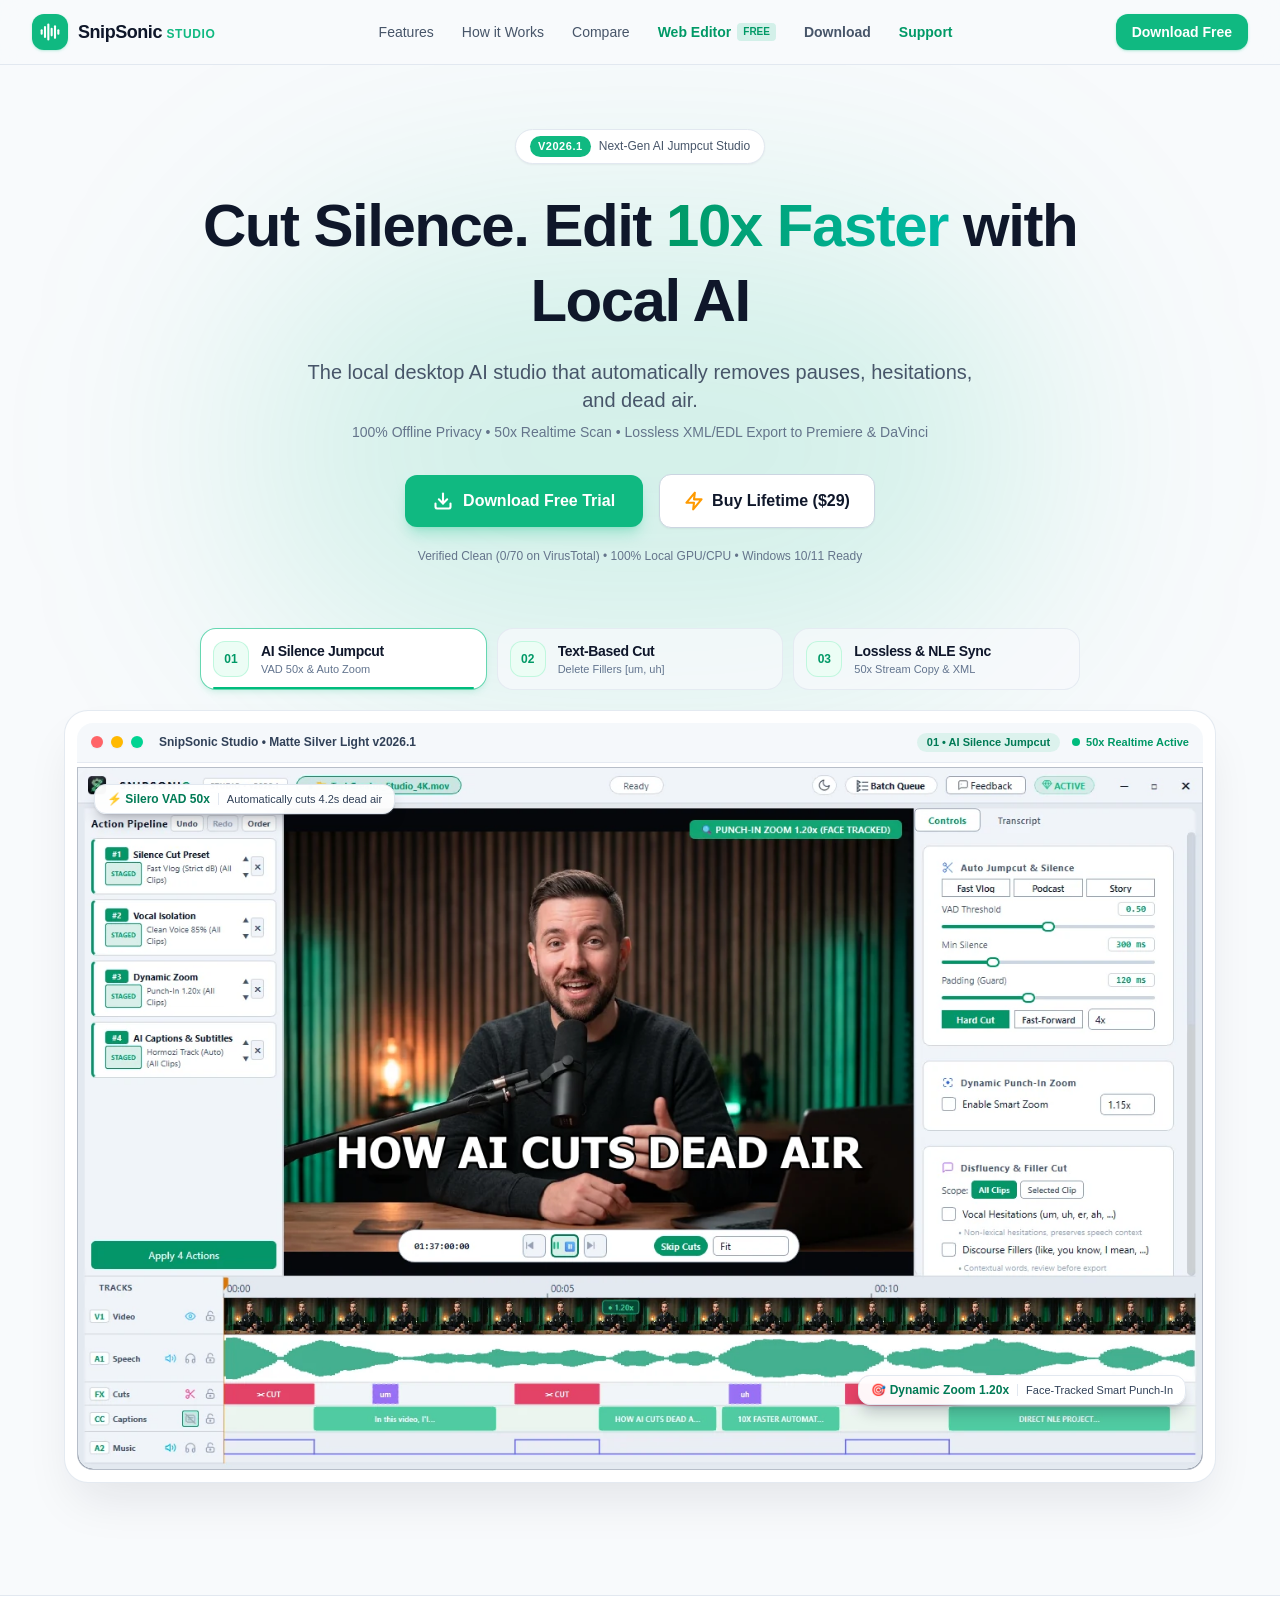
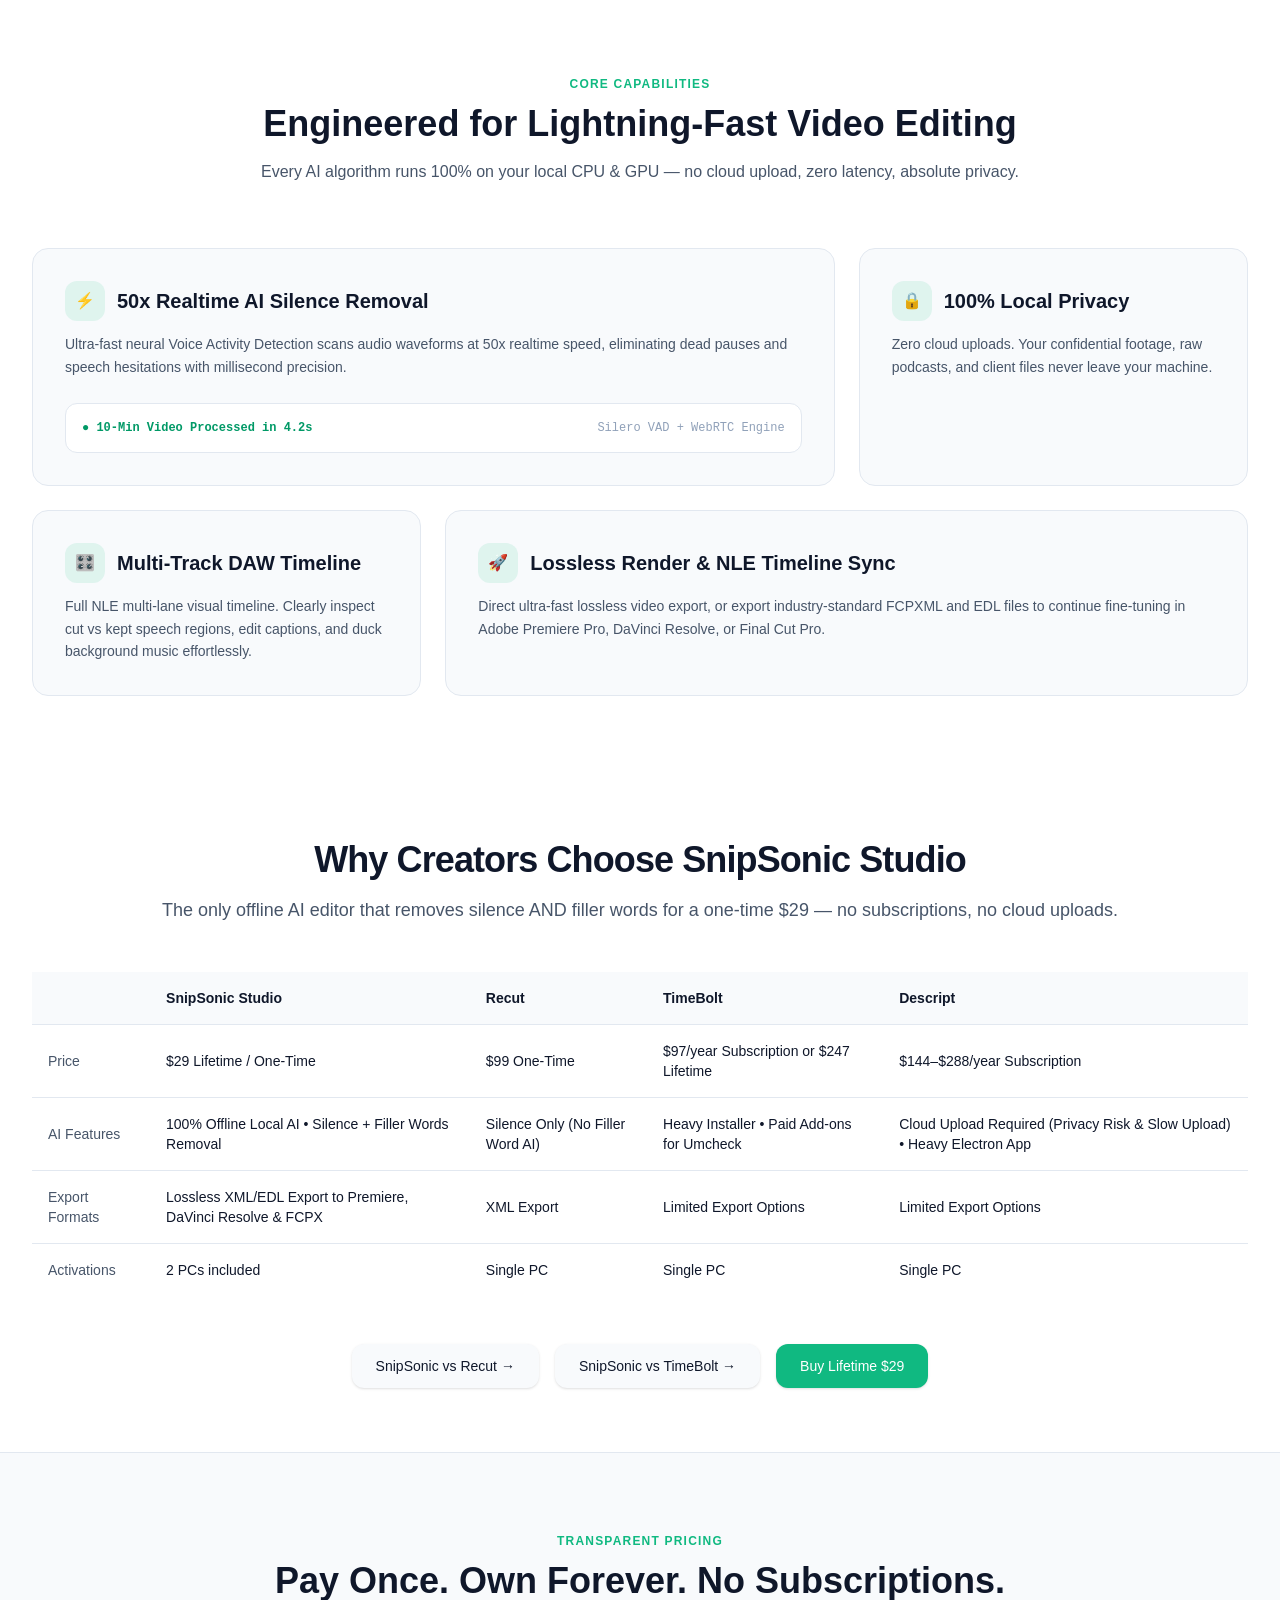
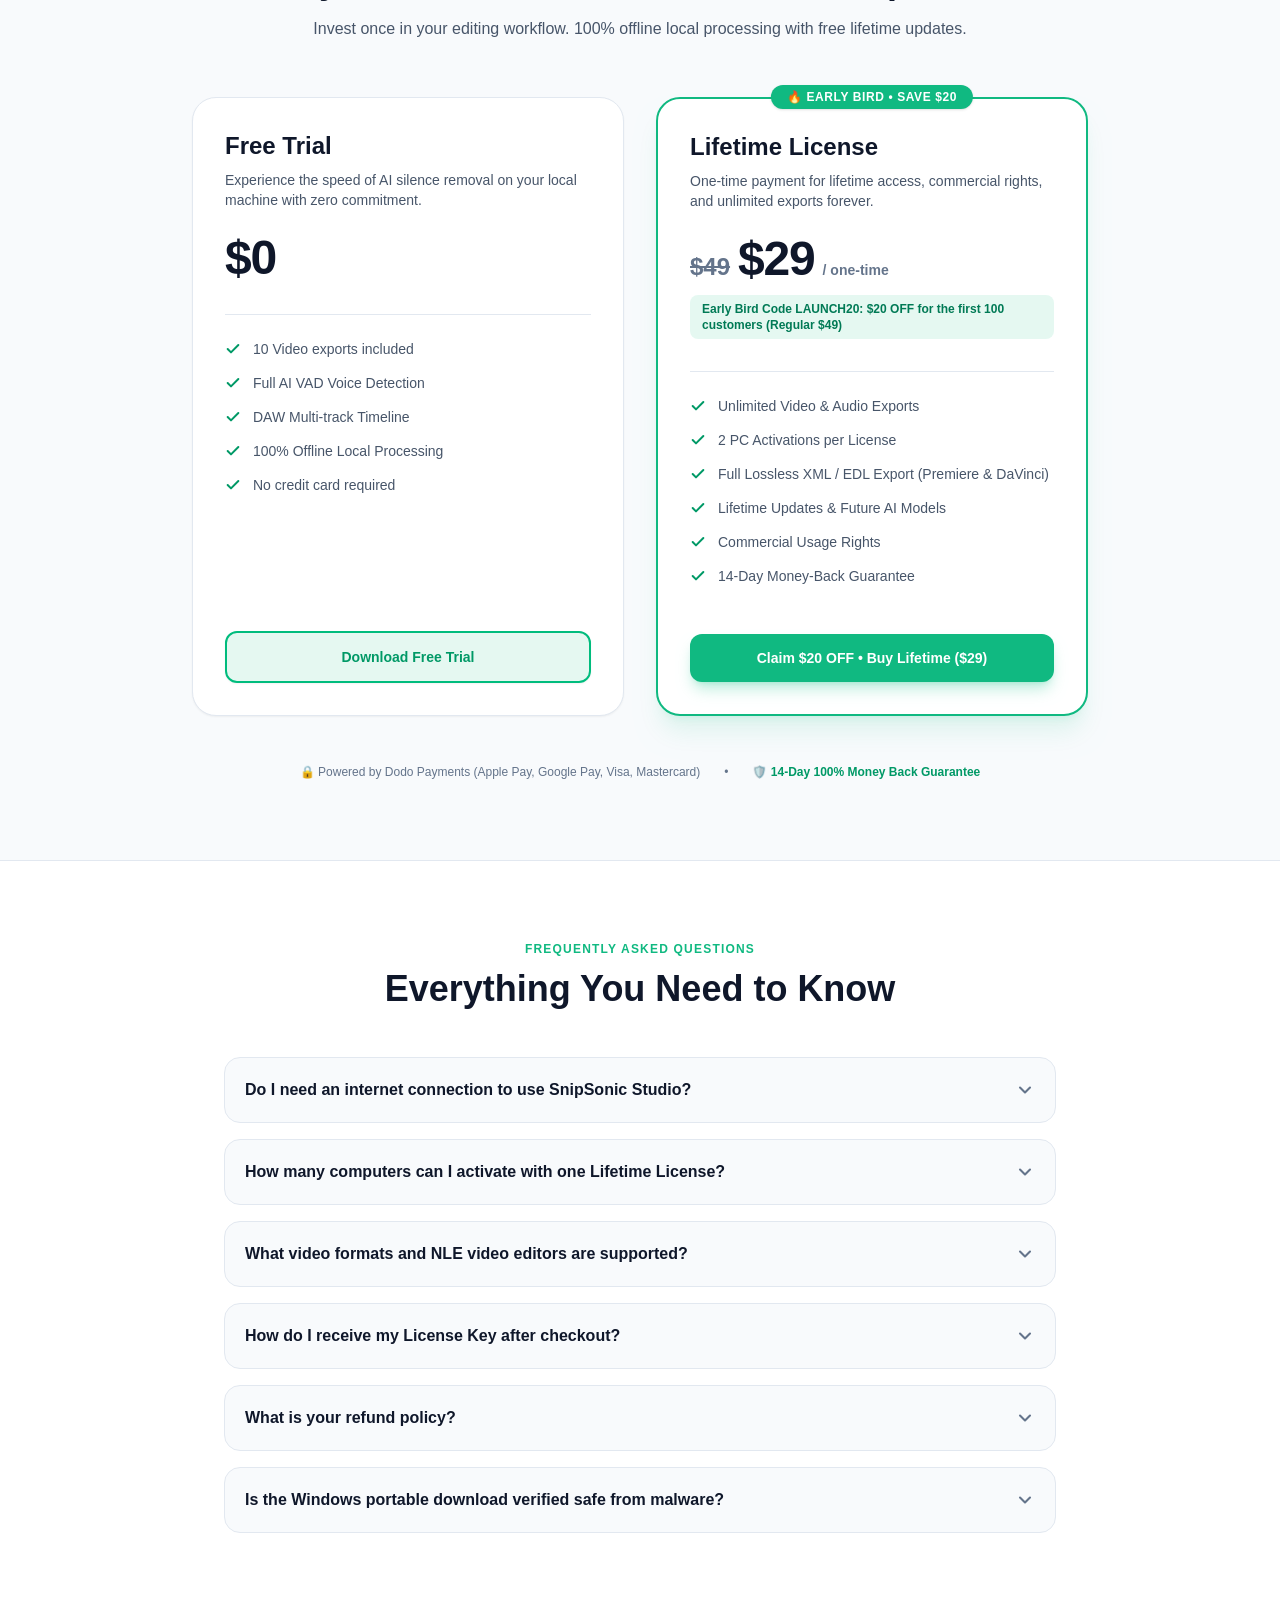
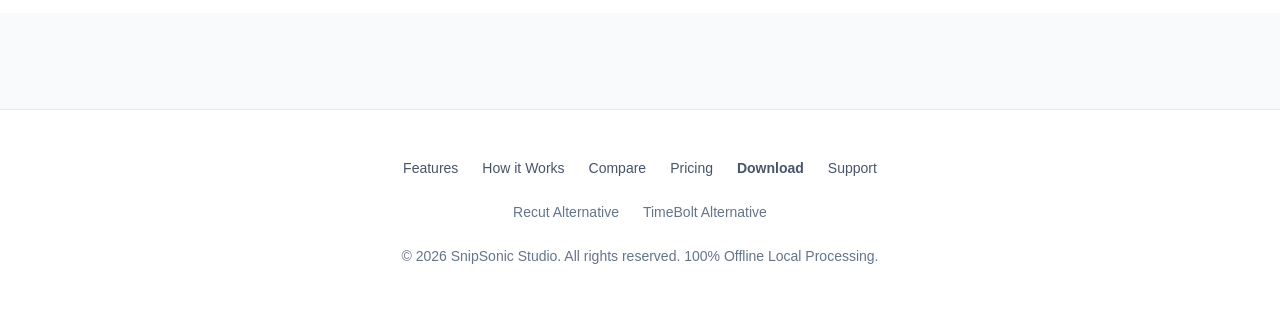
==== index.html @ 6f39794b "feat(editor): deploy SnipSonic Web Lite in-browser silence and filler remover" ====
<!DOCTYPE html><html lang="en"> <head><meta charset="UTF-8"><meta name="viewport" content="width=device-width, initial-scale=1.0"><link rel="icon" type="image/svg+xml" href="/favicon.svg"><meta name="generator" content="Astro v5.18.2"><title>SnipSonic Studio • Cut Silence. Edit 10x Faster with AI</title><meta name="description" content="Next-Gen AI desktop jumpcut editor. 100% offline local processing, ultra-fast silence removal, and lossless export for creators."><meta property="og:title" content="SnipSonic Studio • Cut Silence. Edit 10x Faster with AI"><meta property="og:description" content="Next-Gen AI desktop jumpcut editor. 100% offline local processing, ultra-fast silence removal, and lossless export for creators."><meta property="og:image" content="/assets/media/landing-preview.png"><meta property="og:type" content="website"><!-- Preload Real App Screenshot --><link rel="preload" as="image" href="/assets/media/real-app-frame.png"><link rel="stylesheet" href="/_astro/recut-alternative.BHZOpnm8.css"></head> <body class="min-h-screen bg-[var(--color-surface-base)] text-[var(--color-text-primary)] antialiased"> <!-- Header Navigation --> <header class="sticky top-0 z-50 w-full border-b border-[var(--color-border-subtle)] bg-[rgba(248,250,252,0.88)] backdrop-blur-md"> <div class="mx-auto flex h-16 max-w-7xl items-center justify-between px-4 sm:px-6 lg:px-8"> <!-- Logo --> <a href="/" class="flex items-center gap-2.5 transition hover:opacity-90"> <div class="flex h-9 w-9 items-center justify-center rounded-xl bg-[var(--color-accent-emerald)] shadow-sm shadow-emerald-500/20"> <svg class="h-5 w-5 text-white" viewBox="0 0 24 24" fill="none" stroke="currentColor" stroke-width="2.5" stroke-linecap="round" stroke-linejoin="round"> <path d="M2 10v4"></path> <path d="M6 6v12"></path> <path d="M10 3v18"></path> <path d="M14 8v8"></path> <path d="M18 5v14"></path> <path d="M22 10v4"></path> </svg> </div> <span class="text-lg font-bold tracking-tight text-[var(--color-text-primary)]">
SnipSonic <span class="text-xs font-semibold uppercase tracking-wider text-[var(--color-accent-emerald)]">Studio</span> </span> </a> <!-- Desktop Navigation Links --> <nav class="hidden md:flex items-center gap-7 text-sm font-medium text-[var(--color-text-secondary)]"> <a href="/#features" class="transition hover:text-[var(--color-text-primary)]">Features</a> <a href="/#how-it-works" class="transition hover:text-[var(--color-text-primary)]">How it Works</a> <a href="/#compare" class="transition hover:text-[var(--color-text-primary)]">Compare</a> <a href="/editor" class="flex items-center gap-1.5 text-emerald-600 font-bold transition hover:text-emerald-500"> <span>Web Editor</span> <span class="rounded bg-emerald-500/15 px-1.5 py-0.5 text-[10px] font-bold text-emerald-600">FREE</span> </a> <a href="/download" class="transition hover:text-emerald-600 font-semibold">Download</a> <a href="/support" class="transition hover:text-[var(--color-text-primary)] font-semibold text-emerald-600">Support</a> </nav> <!-- Right Side CTA --> <div class="flex items-center gap-3"> <!-- Download Free CTA --> <a href="/download" class="hidden sm:inline-flex items-center justify-center rounded-xl bg-[var(--color-accent-emerald)] px-4 py-2 text-sm font-semibold text-white shadow-sm shadow-emerald-500/25 transition hover:bg-[var(--color-accent-hover)] active:scale-98">
Download Free
</a> </div> </div> </header> <!-- Main Content --> <main>  <section class="relative overflow-hidden pt-12 pb-20 md:pt-16 md:pb-28"> <!-- Subtle Ambient Glow --> <div class="pointer-events-none absolute left-1/2 top-1/4 -translate-x-1/2 -translate-y-1/2 h-[450px] w-[800px] rounded-full bg-emerald-500/15 blur-[120px]"></div> <div class="relative mx-auto max-w-7xl px-4 text-center sm:px-6 lg:px-8"> <!-- Version Pill --> <div class="inline-flex items-center gap-2 rounded-full border border-[var(--color-border-subtle)] bg-[var(--color-surface-card)] px-3.5 py-1.5 shadow-xs transition hover:border-[var(--color-border-strong)]"> <span class="rounded-full bg-[var(--color-accent-emerald)] px-2 py-0.5 text-[11px] font-bold text-white uppercase tracking-wider"> v2026.1 </span> <span class="text-xs font-medium text-[var(--color-text-secondary)]"> Next-Gen AI Jumpcut Studio </span> </div> <!-- Main Headline --> <h1 class="mt-6 text-4xl font-extrabold tracking-tight text-[var(--color-text-primary)] sm:text-5xl md:text-6xl max-w-4xl mx-auto leading-tight sm:leading-tight"> Cut Silence. Edit  <span class="bg-gradient-to-r from-emerald-600 to-teal-500 bg-clip-text text-transparent"> 10x Faster </span>  with Local AI </h1> <!-- Subtitles --> <p class="mt-5 text-lg sm:text-xl text-[var(--color-text-secondary)] max-w-2xl mx-auto font-normal"> The local desktop AI studio that automatically removes pauses, hesitations, and dead air. </p> <p class="mt-2 text-sm text-[var(--color-text-muted)] max-w-xl mx-auto"> 100% Offline Privacy • 50x Realtime Scan • Lossless XML/EDL Export to Premiere &amp; DaVinci </p> <!-- Action CTA Buttons --> <div class="mt-8 flex flex-col sm:flex-row items-center justify-center gap-4"> <!-- Primary: Download Free Trial --> <a href="/download" class="w-full sm:w-auto inline-flex items-center justify-center gap-2.5 rounded-xl bg-[var(--color-accent-emerald)] px-7 py-3.5 text-base font-bold text-white shadow-lg shadow-emerald-500/25 transition hover:bg-[var(--color-accent-hover)] active:scale-98"> <svg class="h-5 w-5" viewBox="0 0 24 24" fill="none" stroke="currentColor" stroke-width="2.5" stroke-linecap="round" stroke-linejoin="round"> <path d="M21 15v4a2 2 0 0 1-2 2H5a2 2 0 0 1-2-2v-4"></path> <polyline points="7 10 12 15 17 10"></polyline> <line x1="12" y1="15" x2="12" y2="3"></line> </svg> Download Free Trial </a> <!-- Secondary: Buy Lifetime Pro / Pricing --> <a href="#pricing" class="w-full sm:w-auto inline-flex items-center justify-center gap-2 rounded-xl border border-[var(--color-border-strong)] bg-[var(--color-surface-card)] px-6 py-3.5 text-base font-bold text-[var(--color-text-primary)] shadow-xs transition hover:bg-[var(--color-surface-elevated)] hover:border-slate-400 active:scale-98"> <svg class="h-5 w-5 text-amber-500" viewBox="0 0 24 24" fill="none" stroke="currentColor" stroke-width="2.5" stroke-linecap="round" stroke-linejoin="round"> <polygon points="13 2 3 14 12 14 11 22 21 10 12 10 13 2"></polygon> </svg> Buy Lifetime ($29) </a> </div> <!-- Trust Badges Line --> <p class="mt-5 text-xs text-[var(--color-text-muted)] font-medium"> Verified Clean (0/70 on VirusTotal) • 100% Local GPU/CPU • Windows 10/11 Ready </p> <!-- Floating Real Studio App Window Showcase with Interactive Tabs --> <div id="hero-showcase-container" class="mt-12 sm:mt-16 relative mx-auto max-w-6xl"> <!-- Top Segmented Pill Command Bar --> <div class="mb-5 grid grid-cols-1 sm:grid-cols-3 gap-2.5 max-w-4xl mx-auto px-2"> <button type="button" class="showcase-tab-btn group relative flex items-center gap-3 rounded-2xl border p-3 text-left transition-all duration-200 cursor-pointer border-emerald-500/60 bg-white shadow-md shadow-emerald-500/10 active-tab" data-slide-index="0"> <span class="flex h-9 w-9 shrink-0 items-center justify-center rounded-xl bg-emerald-50 text-xs font-black text-emerald-600 border border-emerald-200/60 transition group-hover:scale-105"> 01 </span> <div class="min-w-0 flex-1"> <p class="text-xs sm:text-sm font-bold text-slate-900 truncate tracking-tight"> AI Silence Jumpcut </p> <p class="text-[11px] font-medium text-slate-500 truncate"> VAD 50x &amp; Auto Zoom </p> </div> <!-- Progress Bar Indicator for active slide --> <div class="progress-bar-track absolute bottom-0 left-3 right-3 h-[2.5px] overflow-hidden rounded-full bg-transparent"> <div class="progress-bar-fill h-full bg-emerald-500 transition-all w-full"></div> </div> </button><button type="button" class="showcase-tab-btn group relative flex items-center gap-3 rounded-2xl border p-3 text-left transition-all duration-200 cursor-pointer border-slate-200/80 bg-slate-50/70 hover:bg-white hover:border-slate-300" data-slide-index="1"> <span class="flex h-9 w-9 shrink-0 items-center justify-center rounded-xl bg-emerald-50 text-xs font-black text-emerald-600 border border-emerald-200/60 transition group-hover:scale-105"> 02 </span> <div class="min-w-0 flex-1"> <p class="text-xs sm:text-sm font-bold text-slate-900 truncate tracking-tight"> Text-Based Cut </p> <p class="text-[11px] font-medium text-slate-500 truncate"> Delete Fillers [um, uh] </p> </div> <!-- Progress Bar Indicator for active slide --> <div class="progress-bar-track absolute bottom-0 left-3 right-3 h-[2.5px] overflow-hidden rounded-full bg-transparent"> <div class="progress-bar-fill h-full bg-emerald-500 transition-all w-0"></div> </div> </button><button type="button" class="showcase-tab-btn group relative flex items-center gap-3 rounded-2xl border p-3 text-left transition-all duration-200 cursor-pointer border-slate-200/80 bg-slate-50/70 hover:bg-white hover:border-slate-300" data-slide-index="2"> <span class="flex h-9 w-9 shrink-0 items-center justify-center rounded-xl bg-emerald-50 text-xs font-black text-emerald-600 border border-emerald-200/60 transition group-hover:scale-105"> 03 </span> <div class="min-w-0 flex-1"> <p class="text-xs sm:text-sm font-bold text-slate-900 truncate tracking-tight"> Lossless &amp; NLE Sync </p> <p class="text-[11px] font-medium text-slate-500 truncate"> 50x Stream Copy &amp; XML </p> </div> <!-- Progress Bar Indicator for active slide --> <div class="progress-bar-track absolute bottom-0 left-3 right-3 h-[2.5px] overflow-hidden rounded-full bg-transparent"> <div class="progress-bar-fill h-full bg-emerald-500 transition-all w-0"></div> </div> </button> </div> <!-- App Window Mockup Frame with Floating Callouts --> <div class="group relative rounded-3xl border border-slate-200/90 bg-white p-2 sm:p-3 shadow-2xl shadow-slate-900/10"> <!-- Window Chrome / Titlebar --> <div class="flex items-center justify-between border-b border-slate-200/80 px-3.5 py-2.5 bg-slate-100/70 rounded-t-2xl mb-1 text-xs text-slate-500"> <div class="flex items-center gap-2"> <span class="h-3 w-3 rounded-full bg-red-400 inline-block shadow-xs"></span> <span class="h-3 w-3 rounded-full bg-amber-400 inline-block shadow-xs"></span> <span class="h-3 w-3 rounded-full bg-emerald-400 inline-block shadow-xs"></span> <span class="ml-2 font-semibold text-slate-700">SnipSonic Studio • Matte Silver Light v2026.1</span> </div> <div class="flex items-center gap-3"> <span id="current-slide-badge" class="hidden sm:inline-block px-2.5 py-0.5 rounded-full bg-emerald-500/10 text-emerald-700 font-semibold text-[11px]">
01 • AI Silence Jumpcut
</span> <span class="text-[11px] font-bold text-emerald-600 flex items-center gap-1.5"> <span class="h-2 w-2 rounded-full bg-emerald-500 animate-pulse"></span>
50x Realtime Active
</span> </div> </div> <!-- Stack of 3 App Window Screenshots --> <div class="relative overflow-hidden rounded-b-2xl border border-slate-200/80 bg-slate-900 aspect-[1360/850]"> <img src="/assets/media/hero-slide-1-vad.webp" alt="SnipSonic Studio - AI Silence Jumpcut &#38; Audio Controls" class="showcase-slide-img absolute inset-0 h-full w-full object-cover transition-all duration-300 ease-out opacity-100 scale-100 z-10" data-slide-index="0" loading="eager" decoding="sync"><img src="/assets/media/hero-slide-2-transcript.webp" alt="SnipSonic Studio - Text-Based Video Editing with Whisper Transcript" class="showcase-slide-img absolute inset-0 h-full w-full object-cover transition-all duration-300 ease-out opacity-0 scale-[0.99] pointer-events-none z-0" data-slide-index="1" loading="lazy" decoding="async"><img src="/assets/media/hero-slide-3-export.webp" alt="SnipSonic Studio - Lossless Render &#38; Premiere XML Export" class="showcase-slide-img absolute inset-0 h-full w-full object-cover transition-all duration-300 ease-out opacity-0 scale-[0.99] pointer-events-none z-0" data-slide-index="2" loading="lazy" decoding="async"> <!-- Dynamic Floating Callouts (Overlaid on the app window) --> <div id="callout-top-pill" class="absolute top-4 left-4 z-20 hidden sm:flex items-center gap-2 rounded-xl bg-white/95 px-3 py-1.5 shadow-lg shadow-slate-950/20 backdrop-blur-md border border-slate-200 transition-all duration-300"> <span class="font-bold text-xs text-emerald-700">⚡ Silero VAD 50x</span> <span class="h-3 w-px bg-slate-200"></span> <span class="text-[11px] font-medium text-slate-700">Automatically cuts 4.2s dead air</span> </div> <div id="callout-bottom-pill" class="absolute bottom-16 right-4 z-20 hidden md:flex items-center gap-2 rounded-xl bg-white/95 px-3 py-1.5 shadow-lg shadow-slate-950/20 backdrop-blur-md border border-slate-200 transition-all duration-300"> <span class="font-bold text-xs text-emerald-700">🎯 Dynamic Zoom 1.20x</span> <span class="h-3 w-px bg-slate-200"></span> <span class="text-[11px] font-medium text-slate-700">Face-Tracked Smart Punch-In</span> </div> </div> </div> </div> <script>(function(){const slides = [{"id":0,"tabNum":"01","tabTitle":"AI Silence Jumpcut","tabDesc":"VAD 50x & Auto Zoom","imgSrc":"/assets/media/hero-slide-1-vad.webp","alt":"SnipSonic Studio - AI Silence Jumpcut & Audio Controls","calloutTop":{"badge":"⚡ Silero VAD 50x","text":"Automatically cuts 4.2s dead air"},"calloutBottom":{"badge":"🎯 Dynamic Zoom 1.20x","text":"Face-Tracked Smart Punch-In"}},{"id":1,"tabNum":"02","tabTitle":"Text-Based Cut","tabDesc":"Delete Fillers [um, uh]","imgSrc":"/assets/media/hero-slide-2-transcript.webp","alt":"SnipSonic Studio - Text-Based Video Editing with Whisper Transcript","calloutTop":{"badge":"✂️ Text-Based Editing","text":"Cut hesitation words like editing text"},"calloutBottom":{"badge":"⏱️ Timeline Sync","text":"Real-time sync between text & video"}},{"id":2,"tabNum":"03","tabTitle":"Lossless & NLE Sync","tabDesc":"50x Stream Copy & XML","imgSrc":"/assets/media/hero-slide-3-export.webp","alt":"SnipSonic Studio - Lossless Render & Premiere XML Export","calloutTop":{"badge":"🚀 Lossless Stream Copy","text":"4K 60fps zero re-encoding (50x speed)"},"calloutBottom":{"badge":"🎬 NLE Project Handoff","text":"Export Premiere XML & DaVinci FCPXML"}}];

  (function () {
    const container = document.getElementById("hero-showcase-container");
    if (!container) return;

    const tabBtns = container.querySelectorAll(".showcase-tab-btn");
    const slideImgs = container.querySelectorAll(".showcase-slide-img");
    const badge = document.getElementById("current-slide-badge");
    const topPill = document.getElementById("callout-top-pill");
    const botPill = document.getElementById("callout-bottom-pill");

    let currentIndex = 0;
    let timer = null;
    let isPaused = false;
    const DURATION = 6000;

    function activateSlide(index) {
      currentIndex = index;
      const s = slides[index];

      // Update tabs
      tabBtns.forEach((btn, idx) => {
        const fill = btn.querySelector(".progress-bar-fill");
        if (idx === index) {
          btn.classList.add("border-emerald-500/60", "bg-white", "shadow-md", "shadow-emerald-500/10", "active-tab");
          btn.classList.remove("border-slate-200/80", "bg-slate-50/70");
          if (fill) fill.classList.replace("w-0", "w-full");
        } else {
          btn.classList.remove("border-emerald-500/60", "bg-white", "shadow-md", "shadow-emerald-500/10", "active-tab");
          btn.classList.add("border-slate-200/80", "bg-slate-50/70");
          if (fill) fill.classList.replace("w-full", "w-0");
        }
      });

      // Update images
      slideImgs.forEach((img, idx) => {
        if (idx === index) {
          img.classList.remove("opacity-0", "scale-[0.99]", "pointer-events-none", "z-0");
          img.classList.add("opacity-100", "scale-100", "z-10");
        } else {
          img.classList.remove("opacity-100", "scale-100", "z-10");
          img.classList.add("opacity-0", "scale-[0.99]", "pointer-events-none", "z-0");
        }
      });

      // Update titlebar badge
      if (badge) {
        badge.textContent = `${s.tabNum} • ${s.tabTitle}`;
      }

      // Update callouts
      if (topPill && s.calloutTop) {
        topPill.innerHTML = `
          <span class="font-bold text-xs text-emerald-700">${s.calloutTop.badge}</span>
          <span class="h-3 w-px bg-slate-200"></span>
          <span class="text-[11px] font-medium text-slate-700">${s.calloutTop.text}</span>
        `;
      }
      if (botPill && s.calloutBottom) {
        botPill.innerHTML = `
          <span class="font-bold text-xs text-emerald-700">${s.calloutBottom.badge}</span>
          <span class="h-3 w-px bg-slate-200"></span>
          <span class="text-[11px] font-medium text-slate-700">${s.calloutBottom.text}</span>
        `;
      }
    }

    function nextSlide() {
      if (!isPaused) {
        const next = (currentIndex + 1) % slides.length;
        activateSlide(next);
      }
    }

    function startTimer() {
      clearInterval(timer);
      timer = setInterval(nextSlide, DURATION);
    }

    // Tab button click
    tabBtns.forEach((btn) => {
      btn.addEventListener("click", () => {
        const idx = parseInt(btn.getAttribute("data-slide-index") || "0", 10);
        activateSlide(idx);
        startTimer();
      });
    });

    // Pause on hover
    container.addEventListener("mouseenter", () => { isPaused = true; });
    container.addEventListener("mouseleave", () => { isPaused = false; });

    // Keyboard navigation (ArrowLeft / ArrowRight)
    window.addEventListener("keydown", (e) => {
      if (e.key === "ArrowRight") {
        activateSlide((currentIndex + 1) % slides.length);
        startTimer();
      } else if (e.key === "ArrowLeft") {
        activateSlide((currentIndex - 1 + slides.length) % slides.length);
        startTimer();
      }
    });

    // Start auto loop
    startTimer();
  })();
})();</script> </div> </section> <section id="features" class="py-20 border-t border-[var(--color-border-subtle)] bg-[var(--color-surface-card)]"> <div class="mx-auto max-w-7xl px-4 sm:px-6 lg:px-8"> <div class="text-center max-w-3xl mx-auto"> <h2 class="text-xs font-bold tracking-widest text-[var(--color-accent-emerald)] uppercase"> CORE CAPABILITIES </h2> <p class="mt-3 text-3xl sm:text-4xl font-extrabold text-[var(--color-text-primary)]"> Engineered for Lightning-Fast Video Editing </p> <p class="mt-4 text-base text-[var(--color-text-secondary)]"> Every AI algorithm runs 100% on your local CPU &amp; GPU — no cloud upload, zero latency, absolute privacy. </p> </div> <!-- Bento Grid Layout --> <div class="mt-16 grid grid-cols-1 md:grid-cols-3 gap-6"> <!-- Bento Item 1: VAD Silence Cutting (Span 2) --> <div class="md:col-span-2 rounded-2xl border border-[var(--color-border-subtle)] bg-[var(--color-surface-base)] p-8 transition hover:border-[var(--color-border-strong)]"> <div class="flex items-center gap-3"> <div class="flex h-10 w-10 items-center justify-center rounded-xl bg-emerald-500/10 text-emerald-600 font-bold">
⚡
</div> <h3 class="text-xl font-bold text-[var(--color-text-primary)]"> 50x Realtime AI Silence Removal </h3> </div> <p class="mt-3 text-sm text-[var(--color-text-secondary)] leading-relaxed"> Ultra-fast neural Voice Activity Detection scans audio waveforms at 50x realtime speed, eliminating dead pauses and speech hesitations with millisecond precision. </p> <div class="mt-6 rounded-xl border border-[var(--color-border-subtle)] bg-white p-4 font-mono text-xs text-[var(--color-text-secondary)] flex items-center justify-between"> <span class="text-emerald-600 font-semibold">● 10-Min Video Processed in 4.2s</span> <span class="text-slate-400">Silero VAD + WebRTC Engine</span> </div> </div> <!-- Bento Item 2: 100% Offline Privacy (Span 1) --> <div class="rounded-2xl border border-[var(--color-border-subtle)] bg-[var(--color-surface-base)] p-8 transition hover:border-[var(--color-border-strong)]"> <div class="flex items-center gap-3"> <div class="flex h-10 w-10 items-center justify-center rounded-xl bg-emerald-500/10 text-emerald-600 font-bold">
🔒
</div> <h3 class="text-xl font-bold text-[var(--color-text-primary)]"> 100% Local Privacy </h3> </div> <p class="mt-3 text-sm text-[var(--color-text-secondary)] leading-relaxed"> Zero cloud uploads. Your confidential footage, raw podcasts, and client files never leave your machine. </p> </div> <!-- Bento Item 3: Multi-Track DAW Timeline (Span 1) --> <div class="rounded-2xl border border-[var(--color-border-subtle)] bg-[var(--color-surface-base)] p-8 transition hover:border-[var(--color-border-strong)]"> <div class="flex items-center gap-3"> <div class="flex h-10 w-10 items-center justify-center rounded-xl bg-emerald-500/10 text-emerald-600 font-bold">
🎛️
</div> <h3 class="text-xl font-bold text-[var(--color-text-primary)]"> Multi-Track DAW Timeline </h3> </div> <p class="mt-3 text-sm text-[var(--color-text-secondary)] leading-relaxed"> Full NLE multi-lane visual timeline. Clearly inspect cut vs kept speech regions, edit captions, and duck background music effortlessly. </p> </div> <!-- Bento Item 4: Lossless XML/EDL Export (Span 2) --> <div class="md:col-span-2 rounded-2xl border border-[var(--color-border-subtle)] bg-[var(--color-surface-base)] p-8 transition hover:border-[var(--color-border-strong)]"> <div class="flex items-center gap-3"> <div class="flex h-10 w-10 items-center justify-center rounded-xl bg-emerald-500/10 text-emerald-600 font-bold">
🚀
</div> <h3 class="text-xl font-bold text-[var(--color-text-primary)]"> Lossless Render &amp; NLE Timeline Sync </h3> </div> <p class="mt-3 text-sm text-[var(--color-text-secondary)] leading-relaxed"> Direct ultra-fast lossless video export, or export industry-standard FCPXML and EDL files to continue fine-tuning in Adobe Premiere Pro, DaVinci Resolve, or Final Cut Pro. </p> </div> </div> </div> </section> <section id="compare" class="py-16 bg-[var(--color-surface-card)]"> <div class="mx-auto max-w-7xl px-4 sm:px-6 lg:px-8"> <div class="text-center mb-12"> <h2 class="text-3xl font-bold tracking-tight text-[var(--color-text-primary)] sm:text-4xl"> Why Creators Choose SnipSonic Studio </h2> <p class="mt-4 text-lg text-[var(--color-text-secondary)]"> The only offline AI editor that removes silence AND filler words for a one-time $29 — no subscriptions, no cloud uploads. </p> </div> <div class="overflow-x-auto"> <table class="w-full border-collapse"> <thead> <tr class="bg-[var(--color-surface-base)]"> <th class="p-4 text-left text-sm font-semibold text-[var(--color-text-secondary)]"></th> <th class="p-4 text-left text-sm font-semibold text-[var(--color-text-primary)]">SnipSonic Studio</th> <th class="p-4 text-left text-sm font-semibold text-[var(--color-text-primary)]">Recut</th> <th class="p-4 text-left text-sm font-semibold text-[var(--color-text-primary)]">TimeBolt</th> <th class="p-4 text-left text-sm font-semibold text-[var(--color-text-primary)]">Descript</th> </tr> </thead> <tbody> <tr class="border-t border-[var(--color-border-subtle)]"> <td class="p-4 text-sm font-medium text-[var(--color-text-secondary)]">Price</td> <td class="p-4 text-sm text-[var(--color-text-primary)]">$29 Lifetime / One-Time</td> <td class="p-4 text-sm text-[var(--color-text-primary)]">$99 One-Time</td> <td class="p-4 text-sm text-[var(--color-text-primary)]">$97/year Subscription or $247 Lifetime</td> <td class="p-4 text-sm text-[var(--color-text-primary)]">$144–$288/year Subscription</td> </tr> <tr class="border-t border-[var(--color-border-subtle)]"> <td class="p-4 text-sm font-medium text-[var(--color-text-secondary)]">AI Features</td> <td class="p-4 text-sm text-[var(--color-text-primary)]">100% Offline Local AI • Silence + Filler Words Removal</td> <td class="p-4 text-sm text-[var(--color-text-primary)]">Silence Only (No Filler Word AI)</td> <td class="p-4 text-sm text-[var(--color-text-primary)]">Heavy Installer • Paid Add-ons for Umcheck</td> <td class="p-4 text-sm text-[var(--color-text-primary)]">Cloud Upload Required (Privacy Risk & Slow Upload) • Heavy Electron App</td> </tr> <tr class="border-t border-[var(--color-border-subtle)]"> <td class="p-4 text-sm font-medium text-[var(--color-text-secondary)]">Export Formats</td> <td class="p-4 text-sm text-[var(--color-text-primary)]">Lossless XML/EDL Export to Premiere, DaVinci Resolve & FCPX</td> <td class="p-4 text-sm text-[var(--color-text-primary)]">XML Export</td> <td class="p-4 text-sm text-[var(--color-text-primary)]">Limited Export Options</td> <td class="p-4 text-sm text-[var(--color-text-primary)]">Limited Export Options</td> </tr> <tr class="border-t border-[var(--color-border-subtle)]"> <td class="p-4 text-sm font-medium text-[var(--color-text-secondary)]">Activations</td> <td class="p-4 text-sm text-[var(--color-text-primary)]">2 PCs included</td> <td class="p-4 text-sm text-[var(--color-text-primary)]">Single PC</td> <td class="p-4 text-sm text-[var(--color-text-primary)]">Single PC</td> <td class="p-4 text-sm text-[var(--color-text-primary)]">Single PC</td> </tr> </tbody> </table> </div> <div class="mt-12 flex flex-col sm:flex-row justify-center gap-4"> <a href="/compare/recut-alternative" class="inline-flex items-center justify-center rounded-xl bg-[var(--color-surface-base)] px-6 py-3 text-sm font-medium text-[var(--color-text-primary)] shadow-sm transition hover:bg-[var(--color-surface-hover)]"> SnipSonic vs Recut → </a> <a href="/compare/timebolt-alternative" class="inline-flex items-center justify-center rounded-xl bg-[var(--color-surface-base)] px-6 py-3 text-sm font-medium text-[var(--color-text-primary)] shadow-sm transition hover:bg-[var(--color-surface-hover)]"> SnipSonic vs TimeBolt → </a> <a href="https://checkout.dodopayments.com/buy/pdt_0NrELb9Xh9IORABrGGF7P?quantity=1&discount=LAUNCH20" class="dodopayments-button inline-flex items-center justify-center rounded-xl bg-[var(--color-accent-emerald)] px-6 py-3 text-sm font-medium text-white shadow-sm transition hover:bg-[var(--color-accent-hover)]"> Buy Lifetime $29 </a> </div> </div> </section> <section id="pricing" class="py-20 border-t border-[var(--color-border-subtle)] bg-[var(--color-surface-base)]"> <div class="mx-auto max-w-7xl px-4 sm:px-6 lg:px-8"> <div class="text-center max-w-3xl mx-auto"> <h2 class="text-xs font-bold tracking-widest text-[var(--color-accent-emerald)] uppercase">
TRANSPARENT PRICING
</h2> <p class="mt-3 text-3xl sm:text-4xl font-extrabold text-[var(--color-text-primary)]">
Pay Once. Own Forever. No Subscriptions.
</p> <p class="mt-4 text-base text-[var(--color-text-secondary)]">
Invest once in your editing workflow. 100% offline local processing with free lifetime updates.
</p> </div> <!-- Pricing Cards Grid --> <div class="mt-14 grid grid-cols-1 md:grid-cols-2 gap-8 max-w-4xl mx-auto items-stretch"> <div class="relative rounded-3xl p-8 flex flex-col justify-between transition-all duration-300 border border-[var(--color-border-subtle)] bg-[var(--color-surface-card)] shadow-xs hover:border-[var(--color-border-strong)]">  <div> <!-- Tier Header --> <div class="flex items-center justify-between"> <h3 class="text-2xl font-bold text-[var(--color-text-primary)]">Free Trial</h3> </div> <p class="mt-2 text-sm text-[var(--color-text-secondary)]">Experience the speed of AI silence removal on your local machine with zero commitment.</p> <!-- Price --> <div class="mt-6 flex items-baseline gap-2">  <span class="text-5xl font-extrabold tracking-tight text-[var(--color-text-primary)]">
$0 </span> <span class="text-sm font-semibold text-[var(--color-text-muted)]">  </span> </div>  <!-- Features List --> <ul class="mt-8 space-y-3.5 border-t border-[var(--color-border-subtle)] pt-6 text-sm text-[var(--color-text-secondary)]"> <li class="flex items-center gap-3"> <svg class="h-4 w-4 shrink-0 text-emerald-600" viewBox="0 0 24 24" fill="none" stroke="currentColor" stroke-width="3" stroke-linecap="round" stroke-linejoin="round"> <polyline points="20 6 9 17 4 12"></polyline> </svg> <span>10 Video exports included</span> </li><li class="flex items-center gap-3"> <svg class="h-4 w-4 shrink-0 text-emerald-600" viewBox="0 0 24 24" fill="none" stroke="currentColor" stroke-width="3" stroke-linecap="round" stroke-linejoin="round"> <polyline points="20 6 9 17 4 12"></polyline> </svg> <span>Full AI VAD Voice Detection</span> </li><li class="flex items-center gap-3"> <svg class="h-4 w-4 shrink-0 text-emerald-600" viewBox="0 0 24 24" fill="none" stroke="currentColor" stroke-width="3" stroke-linecap="round" stroke-linejoin="round"> <polyline points="20 6 9 17 4 12"></polyline> </svg> <span>DAW Multi-track Timeline</span> </li><li class="flex items-center gap-3"> <svg class="h-4 w-4 shrink-0 text-emerald-600" viewBox="0 0 24 24" fill="none" stroke="currentColor" stroke-width="3" stroke-linecap="round" stroke-linejoin="round"> <polyline points="20 6 9 17 4 12"></polyline> </svg> <span>100% Offline Local Processing</span> </li><li class="flex items-center gap-3"> <svg class="h-4 w-4 shrink-0 text-emerald-600" viewBox="0 0 24 24" fill="none" stroke="currentColor" stroke-width="3" stroke-linecap="round" stroke-linejoin="round"> <polyline points="20 6 9 17 4 12"></polyline> </svg> <span>No credit card required</span> </li> </ul> </div> <!-- CTA Button --> <div class="mt-8 pt-4"> <a href="/download" class="w-full inline-flex items-center justify-center rounded-xl border-2 border-emerald-500 bg-emerald-500/10 py-3.5 text-sm font-bold text-emerald-600 shadow-xs transition hover:bg-emerald-500 hover:text-white"> Download Free Trial </a> </div> </div><div class="relative rounded-3xl p-8 flex flex-col justify-between transition-all duration-300 border-2 border-[var(--color-accent-emerald)] bg-[var(--color-surface-card)] shadow-xl shadow-emerald-500/10"> <div class="absolute -top-3.5 left-1/2 -translate-x-1/2 rounded-full bg-[var(--color-accent-emerald)] px-4 py-1 text-xs font-bold uppercase tracking-wider text-white shadow-sm"> 🔥 Early Bird • Save $20 </div> <div> <!-- Tier Header --> <div class="flex items-center justify-between"> <h3 class="text-2xl font-bold text-[var(--color-text-primary)]">Lifetime License</h3> </div> <p class="mt-2 text-sm text-[var(--color-text-secondary)]">One-time payment for lifetime access, commercial rights, and unlimited exports forever.</p> <!-- Price --> <div class="mt-6 flex items-baseline gap-2"> <span class="text-2xl font-bold text-[var(--color-text-muted)] line-through">
$49 </span> <span class="text-5xl font-extrabold tracking-tight text-[var(--color-text-primary)]">
$29 </span> <span class="text-sm font-semibold text-[var(--color-text-muted)]">  / one-time </span> </div> <div class="mt-3 inline-flex items-center gap-1.5 rounded-lg bg-emerald-500/10 px-3 py-1.5 text-xs font-semibold text-emerald-700"> <span>Early Bird Code LAUNCH20: $20 OFF for the first 100 customers (Regular $49)</span> </div> <!-- Features List --> <ul class="mt-8 space-y-3.5 border-t border-[var(--color-border-subtle)] pt-6 text-sm text-[var(--color-text-secondary)]"> <li class="flex items-center gap-3"> <svg class="h-4 w-4 shrink-0 text-emerald-600" viewBox="0 0 24 24" fill="none" stroke="currentColor" stroke-width="3" stroke-linecap="round" stroke-linejoin="round"> <polyline points="20 6 9 17 4 12"></polyline> </svg> <span>Unlimited Video &amp; Audio Exports</span> </li><li class="flex items-center gap-3"> <svg class="h-4 w-4 shrink-0 text-emerald-600" viewBox="0 0 24 24" fill="none" stroke="currentColor" stroke-width="3" stroke-linecap="round" stroke-linejoin="round"> <polyline points="20 6 9 17 4 12"></polyline> </svg> <span>2 PC Activations per License</span> </li><li class="flex items-center gap-3"> <svg class="h-4 w-4 shrink-0 text-emerald-600" viewBox="0 0 24 24" fill="none" stroke="currentColor" stroke-width="3" stroke-linecap="round" stroke-linejoin="round"> <polyline points="20 6 9 17 4 12"></polyline> </svg> <span>Full Lossless XML / EDL Export (Premiere &amp; DaVinci)</span> </li><li class="flex items-center gap-3"> <svg class="h-4 w-4 shrink-0 text-emerald-600" viewBox="0 0 24 24" fill="none" stroke="currentColor" stroke-width="3" stroke-linecap="round" stroke-linejoin="round"> <polyline points="20 6 9 17 4 12"></polyline> </svg> <span>Lifetime Updates &amp; Future AI Models</span> </li><li class="flex items-center gap-3"> <svg class="h-4 w-4 shrink-0 text-emerald-600" viewBox="0 0 24 24" fill="none" stroke="currentColor" stroke-width="3" stroke-linecap="round" stroke-linejoin="round"> <polyline points="20 6 9 17 4 12"></polyline> </svg> <span>Commercial Usage Rights</span> </li><li class="flex items-center gap-3"> <svg class="h-4 w-4 shrink-0 text-emerald-600" viewBox="0 0 24 24" fill="none" stroke="currentColor" stroke-width="3" stroke-linecap="round" stroke-linejoin="round"> <polyline points="20 6 9 17 4 12"></polyline> </svg> <span>14-Day Money-Back Guarantee</span> </li> </ul> </div> <!-- CTA Button --> <div class="mt-8 pt-4"> <a href="https://checkout.dodopayments.com/buy/pdt_0NrELb9Xh9IORABrGGF7P?quantity=1&discount=LAUNCH20" class="dodopayments-button w-full inline-flex items-center justify-center rounded-xl bg-[var(--color-accent-emerald)] py-3.5 text-sm font-bold text-white shadow-lg shadow-emerald-500/25 transition hover:bg-[var(--color-accent-hover)] active:scale-98"> Claim $20 OFF • Buy Lifetime ($29) </a> </div> </div> </div> <!-- Trust Badges Under Pricing --> <div class="mt-12 text-center text-xs text-[var(--color-text-muted)] flex items-center justify-center gap-6"> <span class="flex items-center gap-1.5">
🔒 Powered by Dodo Payments (Apple Pay, Google Pay, Visa, Mastercard)
</span> <span>•</span> <span class="flex items-center gap-1.5 font-semibold text-emerald-600">
🛡️ 14-Day 100% Money Back Guarantee
</span> </div> </div> </section> <section id="faq" class="py-20 border-t border-[var(--color-border-subtle)] bg-[var(--color-surface-card)]"> <div class="mx-auto max-w-4xl px-4 sm:px-6 lg:px-8"> <div class="text-center"> <h2 class="text-xs font-bold tracking-widest text-[var(--color-accent-emerald)] uppercase"> FREQUENTLY ASKED QUESTIONS </h2> <p class="mt-3 text-3xl sm:text-4xl font-extrabold text-[var(--color-text-primary)]"> Everything You Need to Know </p> </div> <!-- Zero-JS HTML5 Accordion List --> <div class="mt-12 space-y-4"> <details class="group rounded-2xl border border-[var(--color-border-subtle)] bg-[var(--color-surface-base)] p-5 transition duration-200 hover:border-[var(--color-border-strong)] [&_svg]:open:rotate-180"> <summary class="flex cursor-pointer list-none items-center justify-between text-base font-bold text-[var(--color-text-primary)] select-none"> <span>Do I need an internet connection to use SnipSonic Studio?</span> <svg class="h-5 w-5 shrink-0 text-[var(--color-text-muted)] transition duration-200" viewBox="0 0 24 24" fill="none" stroke="currentColor" stroke-width="2.5" stroke-linecap="round" stroke-linejoin="round"> <polyline points="6 9 12 15 18 9"></polyline> </svg> </summary> <p class="mt-3.5 text-sm text-[var(--color-text-secondary)] leading-relaxed border-t border-[var(--color-border-subtle)] pt-3.5"> NO. All neural Voice Activity Detection and editing algorithms execute 100% locally on your machine&#39;s CPU and GPU. Your footage and confidential media never touch any external cloud server. </p> </details><details class="group rounded-2xl border border-[var(--color-border-subtle)] bg-[var(--color-surface-base)] p-5 transition duration-200 hover:border-[var(--color-border-strong)] [&_svg]:open:rotate-180"> <summary class="flex cursor-pointer list-none items-center justify-between text-base font-bold text-[var(--color-text-primary)] select-none"> <span>How many computers can I activate with one Lifetime License?</span> <svg class="h-5 w-5 shrink-0 text-[var(--color-text-muted)] transition duration-200" viewBox="0 0 24 24" fill="none" stroke="currentColor" stroke-width="2.5" stroke-linecap="round" stroke-linejoin="round"> <polyline points="6 9 12 15 18 9"></polyline> </svg> </summary> <p class="mt-3.5 text-sm text-[var(--color-text-secondary)] leading-relaxed border-t border-[var(--color-border-subtle)] pt-3.5"> Each license key permits simultaneous activation on 2 Windows PCs (e.g., your studio desktop and your on-the-go laptop). You can easily deactivate and migrate your license to a new PC anytime. </p> </details><details class="group rounded-2xl border border-[var(--color-border-subtle)] bg-[var(--color-surface-base)] p-5 transition duration-200 hover:border-[var(--color-border-strong)] [&_svg]:open:rotate-180"> <summary class="flex cursor-pointer list-none items-center justify-between text-base font-bold text-[var(--color-text-primary)] select-none"> <span>What video formats and NLE video editors are supported?</span> <svg class="h-5 w-5 shrink-0 text-[var(--color-text-muted)] transition duration-200" viewBox="0 0 24 24" fill="none" stroke="currentColor" stroke-width="2.5" stroke-linecap="round" stroke-linejoin="round"> <polyline points="6 9 12 15 18 9"></polyline> </svg> </summary> <p class="mt-3.5 text-sm text-[var(--color-text-secondary)] leading-relaxed border-t border-[var(--color-border-subtle)] pt-3.5"> SnipSonic supports all standard formats: MP4, MOV, MKV, AVI, WAV, MP3, and AAC. You can render directly to lossless 4K video, or export standard FCPXML and EDL timelines into Adobe Premiere Pro, DaVinci Resolve, or Final Cut Pro. </p> </details><details class="group rounded-2xl border border-[var(--color-border-subtle)] bg-[var(--color-surface-base)] p-5 transition duration-200 hover:border-[var(--color-border-strong)] [&_svg]:open:rotate-180"> <summary class="flex cursor-pointer list-none items-center justify-between text-base font-bold text-[var(--color-text-primary)] select-none"> <span>How do I receive my License Key after checkout?</span> <svg class="h-5 w-5 shrink-0 text-[var(--color-text-muted)] transition duration-200" viewBox="0 0 24 24" fill="none" stroke="currentColor" stroke-width="2.5" stroke-linecap="round" stroke-linejoin="round"> <polyline points="6 9 12 15 18 9"></polyline> </svg> </summary> <p class="mt-3.5 text-sm text-[var(--color-text-secondary)] leading-relaxed border-t border-[var(--color-border-subtle)] pt-3.5"> Our global merchant of record, Dodo Payments, instantly issues and delivers your private License Key directly to your email address within seconds of payment. </p> </details><details class="group rounded-2xl border border-[var(--color-border-subtle)] bg-[var(--color-surface-base)] p-5 transition duration-200 hover:border-[var(--color-border-strong)] [&_svg]:open:rotate-180"> <summary class="flex cursor-pointer list-none items-center justify-between text-base font-bold text-[var(--color-text-primary)] select-none"> <span>What is your refund policy?</span> <svg class="h-5 w-5 shrink-0 text-[var(--color-text-muted)] transition duration-200" viewBox="0 0 24 24" fill="none" stroke="currentColor" stroke-width="2.5" stroke-linecap="round" stroke-linejoin="round"> <polyline points="6 9 12 15 18 9"></polyline> </svg> </summary> <p class="mt-3.5 text-sm text-[var(--color-text-secondary)] leading-relaxed border-t border-[var(--color-border-subtle)] pt-3.5"> We offer a 14-Day 100% Money-Back Guarantee. If SnipSonic does not dramatically accelerate your editing workflow, simply reach out to support for a prompt full refund. </p> </details><details class="group rounded-2xl border border-[var(--color-border-subtle)] bg-[var(--color-surface-base)] p-5 transition duration-200 hover:border-[var(--color-border-strong)] [&_svg]:open:rotate-180"> <summary class="flex cursor-pointer list-none items-center justify-between text-base font-bold text-[var(--color-text-primary)] select-none"> <span>Is the Windows portable download verified safe from malware?</span> <svg class="h-5 w-5 shrink-0 text-[var(--color-text-muted)] transition duration-200" viewBox="0 0 24 24" fill="none" stroke="currentColor" stroke-width="2.5" stroke-linecap="round" stroke-linejoin="round"> <polyline points="6 9 12 15 18 9"></polyline> </svg> </summary> <p class="mt-3.5 text-sm text-[var(--color-text-secondary)] leading-relaxed border-t border-[var(--color-border-subtle)] pt-3.5"> Yes. SnipSonic Studio is verified 0/70 clean across all major antivirus engines on VirusTotal. You can independently verify the SHA-256 cryptographic checksum published on our download page. </p> </details> </div> </div> </section>  </main> <!-- Footer --> <footer class="mt-24 border-t border-[var(--color-border-subtle)] bg-[var(--color-surface-card)] py-12"> <div class="mx-auto max-w-7xl px-4 text-center sm:px-6 lg:px-8"> <div class="flex flex-wrap justify-center gap-6 text-sm font-medium text-[var(--color-text-secondary)] mb-6"> <a href="/#features" class="transition hover:text-[var(--color-text-primary)]">Features</a> <a href="/#how-it-works" class="transition hover:text-[var(--color-text-primary)]">How it Works</a> <a href="/#compare" class="transition hover:text-[var(--color-text-primary)]">Compare</a> <a href="/#pricing" class="transition hover:text-[var(--color-text-primary)]">Pricing</a> <a href="/download" class="transition hover:text-emerald-600 font-semibold">Download</a> <a href="/support" class="transition hover:text-[var(--color-text-primary)]">Support</a> </div> <div class="flex flex-wrap justify-center gap-6 text-sm font-medium text-[var(--color-text-muted)] mb-6"> <a href="/compare/recut-alternative" class="transition hover:text-[var(--color-text-primary)]">Recut Alternative</a> <a href="/compare/timebolt-alternative" class="transition hover:text-[var(--color-text-primary)]">TimeBolt Alternative</a> </div> <p class="text-sm text-[var(--color-text-muted)]">
© 2026 SnipSonic Studio. All rights reserved. 100% Offline Local Processing.
</p> </div> </footer> </body></html>
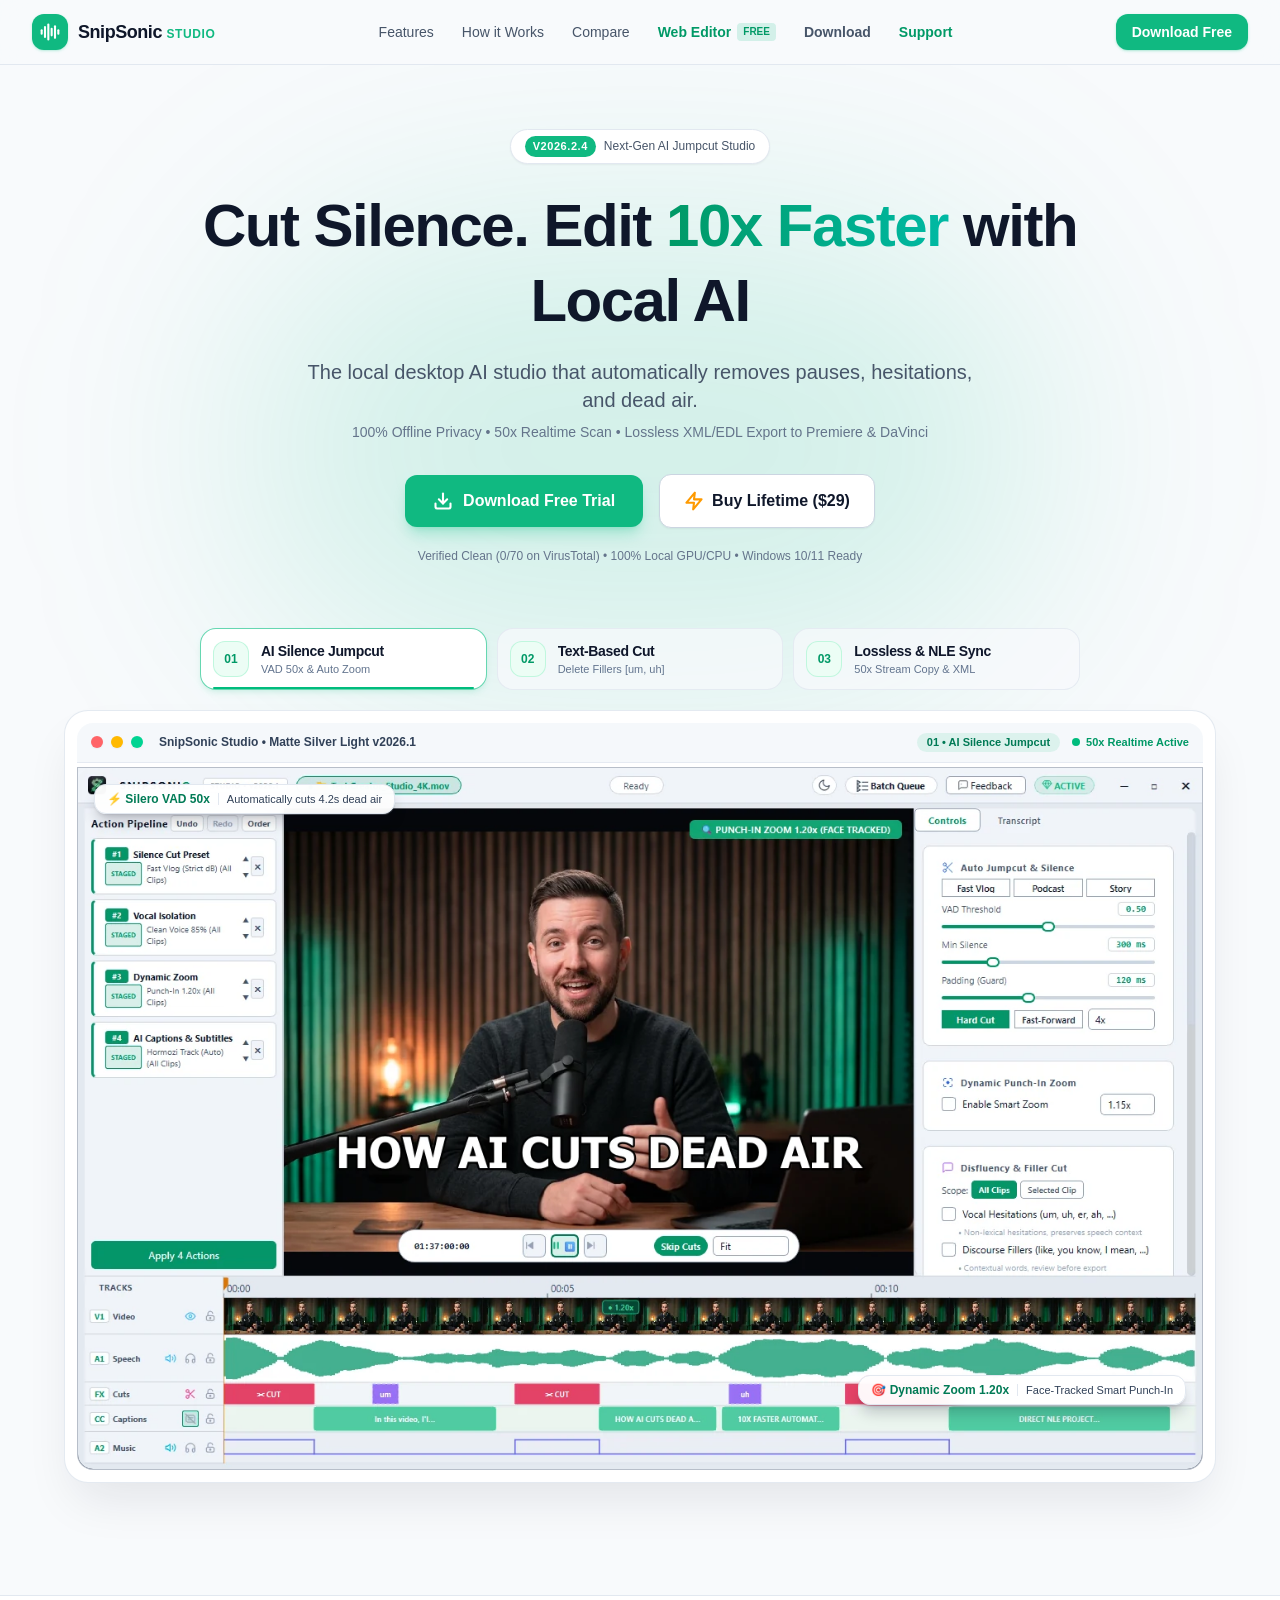
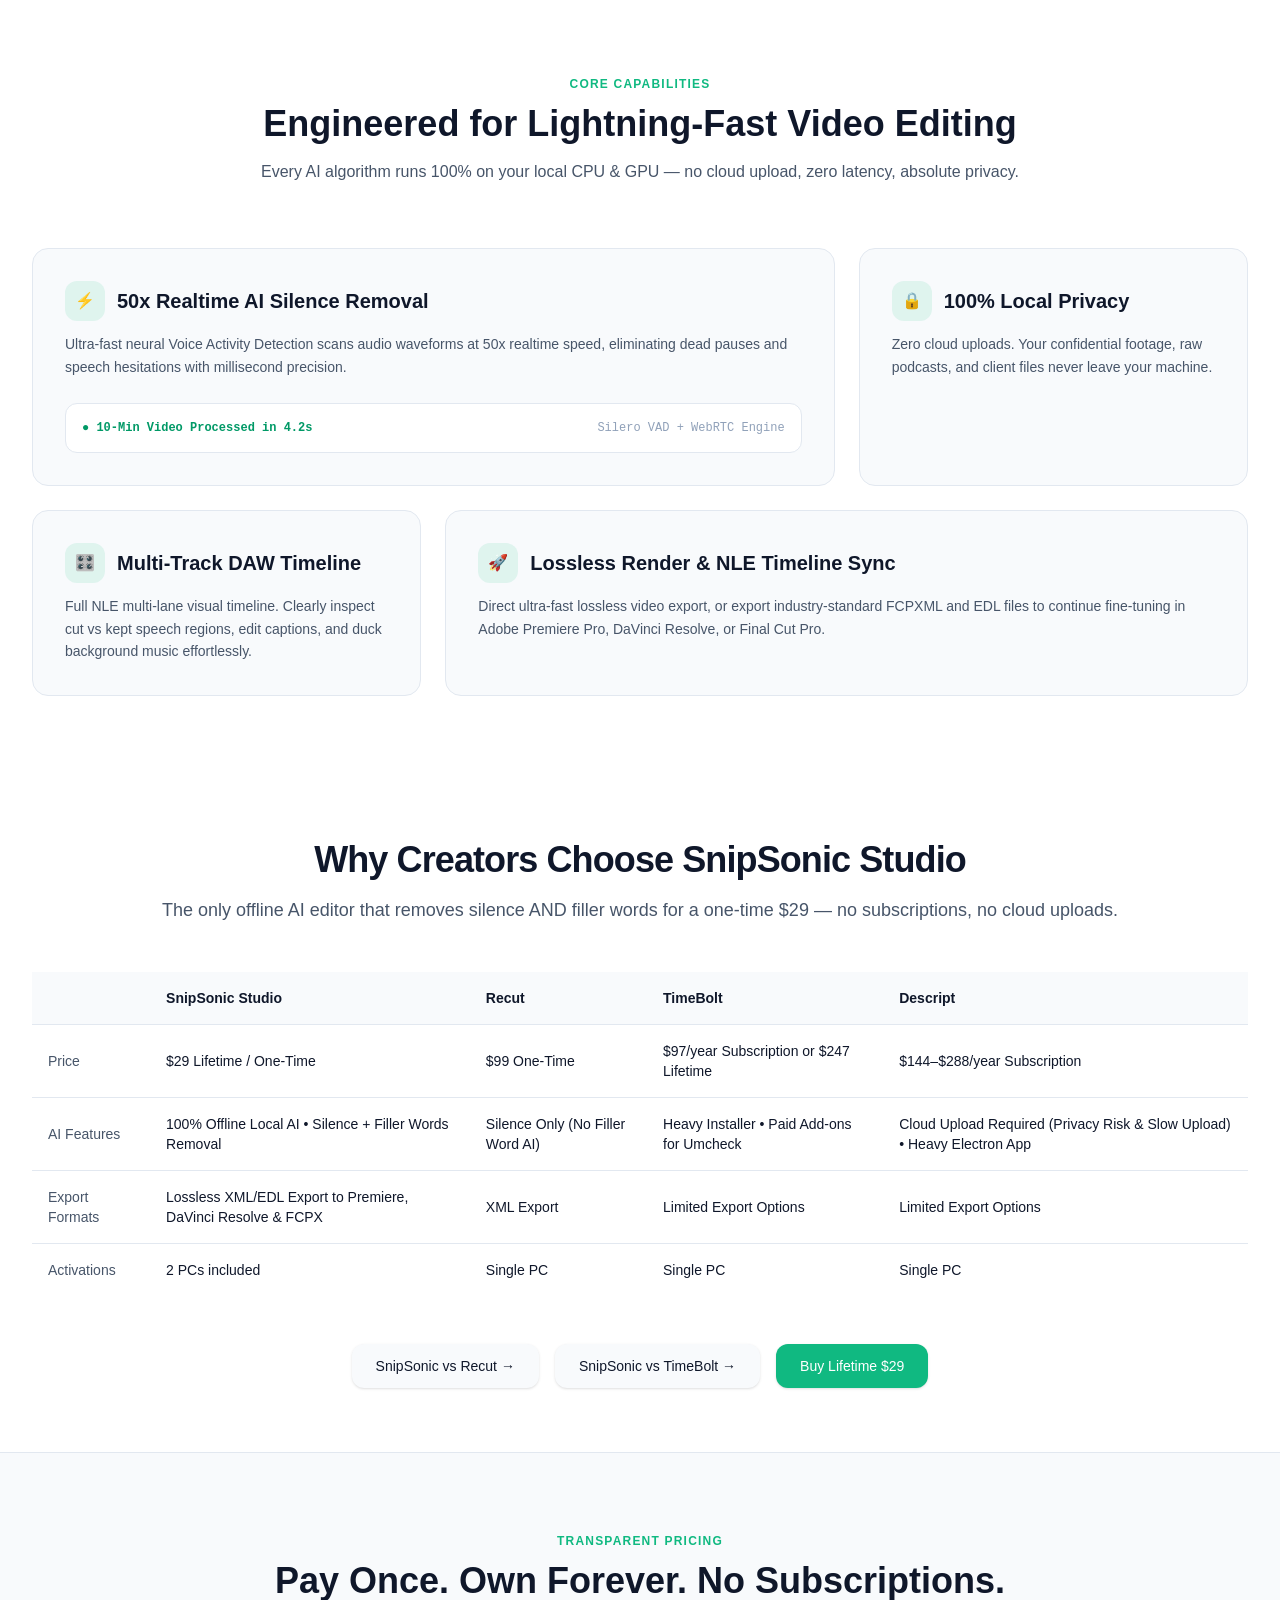
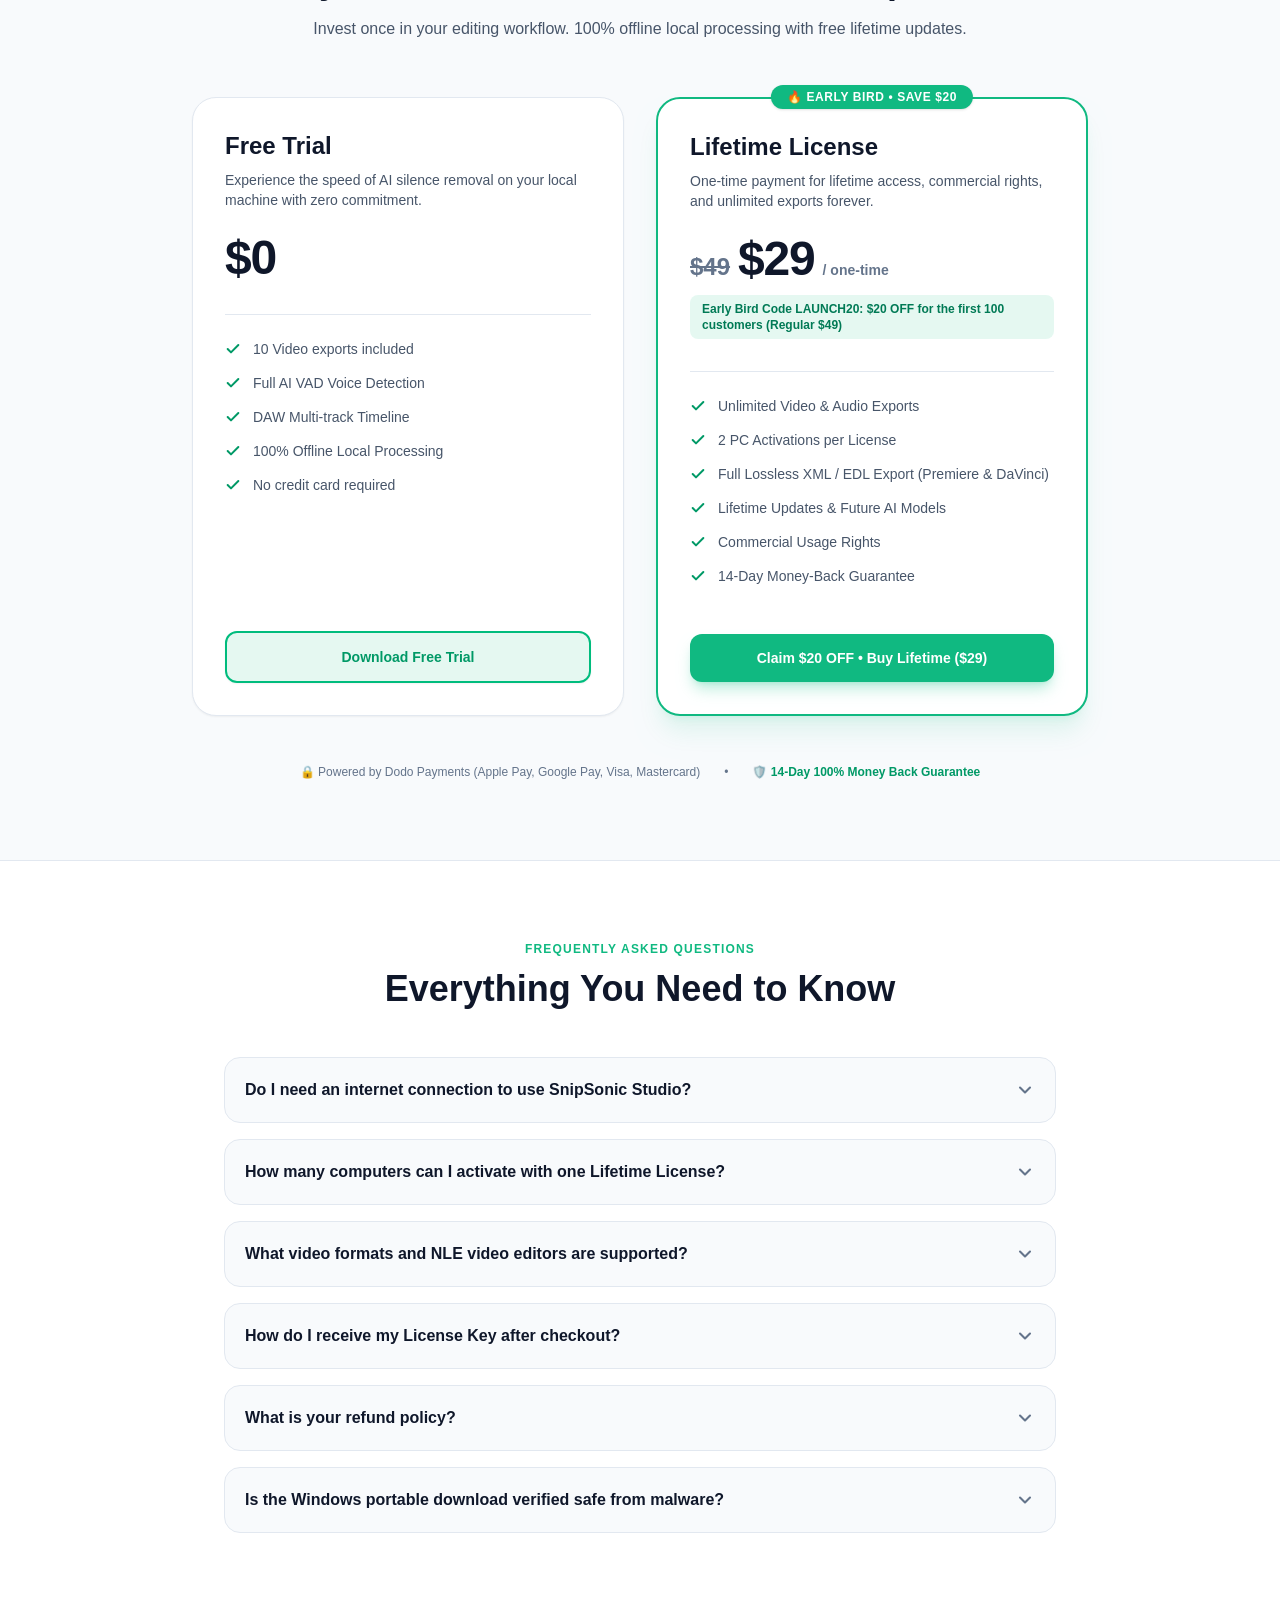
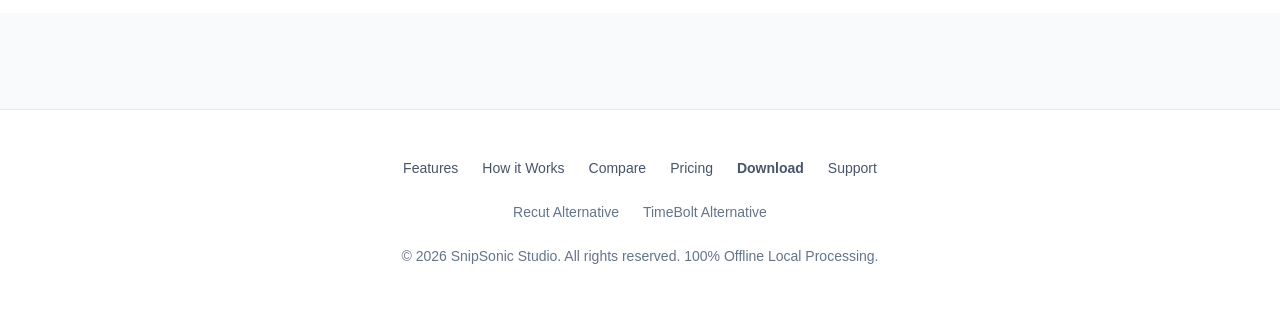
==== commit 809aedae: "feat(editor): deploy SnipSonic Web Lite in-browser silence and filler remover" ====
--- a/index.html
+++ b/index.html
@@ -1,7 +1,7 @@
-<!DOCTYPE html><html lang="en"> <head><meta charset="UTF-8"><meta name="viewport" content="width=device-width, initial-scale=1.0"><link rel="icon" type="image/svg+xml" href="/favicon.svg"><meta name="generator" content="Astro v5.18.2"><title>SnipSonic Studio • Cut Silence. Edit 10x Faster with AI</title><meta name="description" content="Next-Gen AI desktop jumpcut editor. 100% offline local processing, ultra-fast silence removal, and lossless export for creators."><meta property="og:title" content="SnipSonic Studio • Cut Silence. Edit 10x Faster with AI"><meta property="og:description" content="Next-Gen AI desktop jumpcut editor. 100% offline local processing, ultra-fast silence removal, and lossless export for creators."><meta property="og:image" content="/assets/media/landing-preview.png"><meta property="og:type" content="website"><!-- Preload Real App Screenshot --><link rel="preload" as="image" href="/assets/media/real-app-frame.png"><link rel="stylesheet" href="/_astro/recut-alternative.BHZOpnm8.css"></head> <body class="min-h-screen bg-[var(--color-surface-base)] text-[var(--color-text-primary)] antialiased"> <!-- Header Navigation --> <header class="sticky top-0 z-50 w-full border-b border-[var(--color-border-subtle)] bg-[rgba(248,250,252,0.88)] backdrop-blur-md"> <div class="mx-auto flex h-16 max-w-7xl items-center justify-between px-4 sm:px-6 lg:px-8"> <!-- Logo --> <a href="/" class="flex items-center gap-2.5 transition hover:opacity-90"> <div class="flex h-9 w-9 items-center justify-center rounded-xl bg-[var(--color-accent-emerald)] shadow-sm shadow-emerald-500/20"> <svg class="h-5 w-5 text-white" viewBox="0 0 24 24" fill="none" stroke="currentColor" stroke-width="2.5" stroke-linecap="round" stroke-linejoin="round"> <path d="M2 10v4"></path> <path d="M6 6v12"></path> <path d="M10 3v18"></path> <path d="M14 8v8"></path> <path d="M18 5v14"></path> <path d="M22 10v4"></path> </svg> </div> <span class="text-lg font-bold tracking-tight text-[var(--color-text-primary)]">
+<!DOCTYPE html><html lang="en"> <head><meta charset="UTF-8"><meta name="viewport" content="width=device-width, initial-scale=1.0"><link rel="icon" type="image/svg+xml" href="/favicon.svg"><meta name="generator" content="Astro v5.18.2"><title>SnipSonic Studio • Cut Silence. Edit 10x Faster with AI</title><meta name="description" content="Next-Gen AI desktop jumpcut editor. 100% offline local processing, ultra-fast silence removal, and lossless export for creators."><link rel="canonical" href="http://localhost:4321/"><!-- OpenGraph Social Meta --><meta property="og:title" content="SnipSonic Studio • Cut Silence. Edit 10x Faster with AI"><meta property="og:description" content="Next-Gen AI desktop jumpcut editor. 100% offline local processing, ultra-fast silence removal, and lossless export for creators."><meta property="og:image" content="/assets/media/landing-preview.png"><meta property="og:type" content="website"><meta property="og:url" content="http://localhost:4321/"><!-- Twitter Cards --><meta name="twitter:card" content="summary_large_image"><meta name="twitter:title" content="SnipSonic Studio • Cut Silence. Edit 10x Faster with AI"><meta name="twitter:description" content="Next-Gen AI desktop jumpcut editor. 100% offline local processing, ultra-fast silence removal, and lossless export for creators."><meta name="twitter:image" content="/assets/media/landing-preview.png"><!-- Structured Data JSON-LD for Google & AI Engines --><script type="application/ld+json">{"@context":"https://schema.org","@graph":[{"@type":"BreadcrumbList","@id":"http://localhost:4321/#breadcrumb","itemListElement":[{"@type":"ListItem","position":1,"name":"SnipSonic Studio","item":"https://snipsonic-studio.github.io/"},{"@type":"ListItem","position":2,"name":"SnipSonic Studio","item":"http://localhost:4321/"}]},{"@type":"SoftwareApplication","name":"SnipSonic Studio","applicationCategory":"MultimediaApplication","operatingSystem":"Web, Windows 10, Windows 11","description":"Next-Gen AI desktop jumpcut editor. 100% offline local processing, ultra-fast silence removal, and lossless export for creators.","offers":[{"@type":"Offer","name":"SnipSonic Web Lite","price":"0","priceCurrency":"USD","availability":"https://schema.org/InStock"},{"@type":"Offer","name":"SnipSonic Studio Desktop Lifetime","price":"29","priceCurrency":"USD","availability":"https://schema.org/InStock"}]}]}</script><!-- Preload Real App Screenshot --><link rel="preload" as="image" href="/assets/media/real-app-frame.png"><link rel="stylesheet" href="/_astro/recut-alternative.Cf4Dp0k-.css"></head> <body class="min-h-screen bg-[var(--color-surface-base)] text-[var(--color-text-primary)] antialiased"> <!-- Header Navigation --> <header class="sticky top-0 z-50 w-full border-b border-[var(--color-border-subtle)] bg-[rgba(248,250,252,0.88)] backdrop-blur-md"> <div class="mx-auto flex h-16 max-w-7xl items-center justify-between px-4 sm:px-6 lg:px-8"> <!-- Logo --> <a href="/" class="flex items-center gap-2.5 transition hover:opacity-90"> <div class="flex h-9 w-9 items-center justify-center rounded-xl bg-[var(--color-accent-emerald)] shadow-sm shadow-emerald-500/20"> <svg class="h-5 w-5 text-white" viewBox="0 0 24 24" fill="none" stroke="currentColor" stroke-width="2.5" stroke-linecap="round" stroke-linejoin="round"> <path d="M2 10v4"></path> <path d="M6 6v12"></path> <path d="M10 3v18"></path> <path d="M14 8v8"></path> <path d="M18 5v14"></path> <path d="M22 10v4"></path> </svg> </div> <span class="text-lg font-bold tracking-tight text-[var(--color-text-primary)]">
 SnipSonic <span class="text-xs font-semibold uppercase tracking-wider text-[var(--color-accent-emerald)]">Studio</span> </span> </a> <!-- Desktop Navigation Links --> <nav class="hidden md:flex items-center gap-7 text-sm font-medium text-[var(--color-text-secondary)]"> <a href="/#features" class="transition hover:text-[var(--color-text-primary)]">Features</a> <a href="/#how-it-works" class="transition hover:text-[var(--color-text-primary)]">How it Works</a> <a href="/#compare" class="transition hover:text-[var(--color-text-primary)]">Compare</a> <a href="/editor" class="flex items-center gap-1.5 text-emerald-600 font-bold transition hover:text-emerald-500"> <span>Web Editor</span> <span class="rounded bg-emerald-500/15 px-1.5 py-0.5 text-[10px] font-bold text-emerald-600">FREE</span> </a> <a href="/download" class="transition hover:text-emerald-600 font-semibold">Download</a> <a href="/support" class="transition hover:text-[var(--color-text-primary)] font-semibold text-emerald-600">Support</a> </nav> <!-- Right Side CTA --> <div class="flex items-center gap-3"> <!-- Download Free CTA --> <a href="/download" class="hidden sm:inline-flex items-center justify-center rounded-xl bg-[var(--color-accent-emerald)] px-4 py-2 text-sm font-semibold text-white shadow-sm shadow-emerald-500/25 transition hover:bg-[var(--color-accent-hover)] active:scale-98">
 Download Free
-</a> </div> </div> </header> <!-- Main Content --> <main>  <section class="relative overflow-hidden pt-12 pb-20 md:pt-16 md:pb-28"> <!-- Subtle Ambient Glow --> <div class="pointer-events-none absolute left-1/2 top-1/4 -translate-x-1/2 -translate-y-1/2 h-[450px] w-[800px] rounded-full bg-emerald-500/15 blur-[120px]"></div> <div class="relative mx-auto max-w-7xl px-4 text-center sm:px-6 lg:px-8"> <!-- Version Pill --> <div class="inline-flex items-center gap-2 rounded-full border border-[var(--color-border-subtle)] bg-[var(--color-surface-card)] px-3.5 py-1.5 shadow-xs transition hover:border-[var(--color-border-strong)]"> <span class="rounded-full bg-[var(--color-accent-emerald)] px-2 py-0.5 text-[11px] font-bold text-white uppercase tracking-wider"> v2026.1 </span> <span class="text-xs font-medium text-[var(--color-text-secondary)]"> Next-Gen AI Jumpcut Studio </span> </div> <!-- Main Headline --> <h1 class="mt-6 text-4xl font-extrabold tracking-tight text-[var(--color-text-primary)] sm:text-5xl md:text-6xl max-w-4xl mx-auto leading-tight sm:leading-tight"> Cut Silence. Edit  <span class="bg-gradient-to-r from-emerald-600 to-teal-500 bg-clip-text text-transparent"> 10x Faster </span>  with Local AI </h1> <!-- Subtitles --> <p class="mt-5 text-lg sm:text-xl text-[var(--color-text-secondary)] max-w-2xl mx-auto font-normal"> The local desktop AI studio that automatically removes pauses, hesitations, and dead air. </p> <p class="mt-2 text-sm text-[var(--color-text-muted)] max-w-xl mx-auto"> 100% Offline Privacy • 50x Realtime Scan • Lossless XML/EDL Export to Premiere &amp; DaVinci </p> <!-- Action CTA Buttons --> <div class="mt-8 flex flex-col sm:flex-row items-center justify-center gap-4"> <!-- Primary: Download Free Trial --> <a href="/download" class="w-full sm:w-auto inline-flex items-center justify-center gap-2.5 rounded-xl bg-[var(--color-accent-emerald)] px-7 py-3.5 text-base font-bold text-white shadow-lg shadow-emerald-500/25 transition hover:bg-[var(--color-accent-hover)] active:scale-98"> <svg class="h-5 w-5" viewBox="0 0 24 24" fill="none" stroke="currentColor" stroke-width="2.5" stroke-linecap="round" stroke-linejoin="round"> <path d="M21 15v4a2 2 0 0 1-2 2H5a2 2 0 0 1-2-2v-4"></path> <polyline points="7 10 12 15 17 10"></polyline> <line x1="12" y1="15" x2="12" y2="3"></line> </svg> Download Free Trial </a> <!-- Secondary: Buy Lifetime Pro / Pricing --> <a href="#pricing" class="w-full sm:w-auto inline-flex items-center justify-center gap-2 rounded-xl border border-[var(--color-border-strong)] bg-[var(--color-surface-card)] px-6 py-3.5 text-base font-bold text-[var(--color-text-primary)] shadow-xs transition hover:bg-[var(--color-surface-elevated)] hover:border-slate-400 active:scale-98"> <svg class="h-5 w-5 text-amber-500" viewBox="0 0 24 24" fill="none" stroke="currentColor" stroke-width="2.5" stroke-linecap="round" stroke-linejoin="round"> <polygon points="13 2 3 14 12 14 11 22 21 10 12 10 13 2"></polygon> </svg> Buy Lifetime ($29) </a> </div> <!-- Trust Badges Line --> <p class="mt-5 text-xs text-[var(--color-text-muted)] font-medium"> Verified Clean (0/70 on VirusTotal) • 100% Local GPU/CPU • Windows 10/11 Ready </p> <!-- Floating Real Studio App Window Showcase with Interactive Tabs --> <div id="hero-showcase-container" class="mt-12 sm:mt-16 relative mx-auto max-w-6xl"> <!-- Top Segmented Pill Command Bar --> <div class="mb-5 grid grid-cols-1 sm:grid-cols-3 gap-2.5 max-w-4xl mx-auto px-2"> <button type="button" class="showcase-tab-btn group relative flex items-center gap-3 rounded-2xl border p-3 text-left transition-all duration-200 cursor-pointer border-emerald-500/60 bg-white shadow-md shadow-emerald-500/10 active-tab" data-slide-index="0"> <span class="flex h-9 w-9 shrink-0 items-center justify-center rounded-xl bg-emerald-50 text-xs font-black text-emerald-600 border border-emerald-200/60 transition group-hover:scale-105"> 01 </span> <div class="min-w-0 flex-1"> <p class="text-xs sm:text-sm font-bold text-slate-900 truncate tracking-tight"> AI Silence Jumpcut </p> <p class="text-[11px] font-medium text-slate-500 truncate"> VAD 50x &amp; Auto Zoom </p> </div> <!-- Progress Bar Indicator for active slide --> <div class="progress-bar-track absolute bottom-0 left-3 right-3 h-[2.5px] overflow-hidden rounded-full bg-transparent"> <div class="progress-bar-fill h-full bg-emerald-500 transition-all w-full"></div> </div> </button><button type="button" class="showcase-tab-btn group relative flex items-center gap-3 rounded-2xl border p-3 text-left transition-all duration-200 cursor-pointer border-slate-200/80 bg-slate-50/70 hover:bg-white hover:border-slate-300" data-slide-index="1"> <span class="flex h-9 w-9 shrink-0 items-center justify-center rounded-xl bg-emerald-50 text-xs font-black text-emerald-600 border border-emerald-200/60 transition group-hover:scale-105"> 02 </span> <div class="min-w-0 flex-1"> <p class="text-xs sm:text-sm font-bold text-slate-900 truncate tracking-tight"> Text-Based Cut </p> <p class="text-[11px] font-medium text-slate-500 truncate"> Delete Fillers [um, uh] </p> </div> <!-- Progress Bar Indicator for active slide --> <div class="progress-bar-track absolute bottom-0 left-3 right-3 h-[2.5px] overflow-hidden rounded-full bg-transparent"> <div class="progress-bar-fill h-full bg-emerald-500 transition-all w-0"></div> </div> </button><button type="button" class="showcase-tab-btn group relative flex items-center gap-3 rounded-2xl border p-3 text-left transition-all duration-200 cursor-pointer border-slate-200/80 bg-slate-50/70 hover:bg-white hover:border-slate-300" data-slide-index="2"> <span class="flex h-9 w-9 shrink-0 items-center justify-center rounded-xl bg-emerald-50 text-xs font-black text-emerald-600 border border-emerald-200/60 transition group-hover:scale-105"> 03 </span> <div class="min-w-0 flex-1"> <p class="text-xs sm:text-sm font-bold text-slate-900 truncate tracking-tight"> Lossless &amp; NLE Sync </p> <p class="text-[11px] font-medium text-slate-500 truncate"> 50x Stream Copy &amp; XML </p> </div> <!-- Progress Bar Indicator for active slide --> <div class="progress-bar-track absolute bottom-0 left-3 right-3 h-[2.5px] overflow-hidden rounded-full bg-transparent"> <div class="progress-bar-fill h-full bg-emerald-500 transition-all w-0"></div> </div> </button> </div> <!-- App Window Mockup Frame with Floating Callouts --> <div class="group relative rounded-3xl border border-slate-200/90 bg-white p-2 sm:p-3 shadow-2xl shadow-slate-900/10"> <!-- Window Chrome / Titlebar --> <div class="flex items-center justify-between border-b border-slate-200/80 px-3.5 py-2.5 bg-slate-100/70 rounded-t-2xl mb-1 text-xs text-slate-500"> <div class="flex items-center gap-2"> <span class="h-3 w-3 rounded-full bg-red-400 inline-block shadow-xs"></span> <span class="h-3 w-3 rounded-full bg-amber-400 inline-block shadow-xs"></span> <span class="h-3 w-3 rounded-full bg-emerald-400 inline-block shadow-xs"></span> <span class="ml-2 font-semibold text-slate-700">SnipSonic Studio • Matte Silver Light v2026.1</span> </div> <div class="flex items-center gap-3"> <span id="current-slide-badge" class="hidden sm:inline-block px-2.5 py-0.5 rounded-full bg-emerald-500/10 text-emerald-700 font-semibold text-[11px]">
+</a> </div> </div> </header> <!-- Main Content --> <main>  <section class="relative overflow-hidden pt-12 pb-20 md:pt-16 md:pb-28"> <!-- Subtle Ambient Glow --> <div class="pointer-events-none absolute left-1/2 top-1/4 -translate-x-1/2 -translate-y-1/2 h-[450px] w-[800px] rounded-full bg-emerald-500/15 blur-[120px]"></div> <div class="relative mx-auto max-w-7xl px-4 text-center sm:px-6 lg:px-8"> <!-- Version Pill --> <div class="inline-flex items-center gap-2 rounded-full border border-[var(--color-border-subtle)] bg-[var(--color-surface-card)] px-3.5 py-1.5 shadow-xs transition hover:border-[var(--color-border-strong)]"> <span class="rounded-full bg-[var(--color-accent-emerald)] px-2 py-0.5 text-[11px] font-bold text-white uppercase tracking-wider"> v2026.2.4 </span> <span class="text-xs font-medium text-[var(--color-text-secondary)]"> Next-Gen AI Jumpcut Studio </span> </div> <!-- Main Headline --> <h1 class="mt-6 text-4xl font-extrabold tracking-tight text-[var(--color-text-primary)] sm:text-5xl md:text-6xl max-w-4xl mx-auto leading-tight sm:leading-tight"> Cut Silence. Edit  <span class="bg-gradient-to-r from-emerald-600 to-teal-500 bg-clip-text text-transparent"> 10x Faster </span>  with Local AI </h1> <!-- Subtitles --> <p class="mt-5 text-lg sm:text-xl text-[var(--color-text-secondary)] max-w-2xl mx-auto font-normal"> The local desktop AI studio that automatically removes pauses, hesitations, and dead air. </p> <p class="mt-2 text-sm text-[var(--color-text-muted)] max-w-xl mx-auto"> 100% Offline Privacy • 50x Realtime Scan • Lossless XML/EDL Export to Premiere &amp; DaVinci </p> <!-- Action CTA Buttons --> <div class="mt-8 flex flex-col sm:flex-row items-center justify-center gap-4"> <!-- Primary: Download Free Trial --> <a href="/download" class="w-full sm:w-auto inline-flex items-center justify-center gap-2.5 rounded-xl bg-[var(--color-accent-emerald)] px-7 py-3.5 text-base font-bold text-white shadow-lg shadow-emerald-500/25 transition hover:bg-[var(--color-accent-hover)] active:scale-98"> <svg class="h-5 w-5" viewBox="0 0 24 24" fill="none" stroke="currentColor" stroke-width="2.5" stroke-linecap="round" stroke-linejoin="round"> <path d="M21 15v4a2 2 0 0 1-2 2H5a2 2 0 0 1-2-2v-4"></path> <polyline points="7 10 12 15 17 10"></polyline> <line x1="12" y1="15" x2="12" y2="3"></line> </svg> Download Free Trial </a> <!-- Secondary: Buy Lifetime Pro / Pricing --> <a href="#pricing" class="w-full sm:w-auto inline-flex items-center justify-center gap-2 rounded-xl border border-[var(--color-border-strong)] bg-[var(--color-surface-card)] px-6 py-3.5 text-base font-bold text-[var(--color-text-primary)] shadow-xs transition hover:bg-[var(--color-surface-elevated)] hover:border-slate-400 active:scale-98"> <svg class="h-5 w-5 text-amber-500" viewBox="0 0 24 24" fill="none" stroke="currentColor" stroke-width="2.5" stroke-linecap="round" stroke-linejoin="round"> <polygon points="13 2 3 14 12 14 11 22 21 10 12 10 13 2"></polygon> </svg> Buy Lifetime ($29) </a> </div> <!-- Trust Badges Line --> <p class="mt-5 text-xs text-[var(--color-text-muted)] font-medium"> Verified Clean (0/70 on VirusTotal) • 100% Local GPU/CPU • Windows 10/11 Ready </p> <!-- Floating Real Studio App Window Showcase with Interactive Tabs --> <div id="hero-showcase-container" class="mt-12 sm:mt-16 relative mx-auto max-w-6xl"> <!-- Top Segmented Pill Command Bar --> <div class="mb-5 grid grid-cols-1 sm:grid-cols-3 gap-2.5 max-w-4xl mx-auto px-2"> <button type="button" class="showcase-tab-btn group relative flex items-center gap-3 rounded-2xl border p-3 text-left transition-all duration-200 cursor-pointer border-emerald-500/60 bg-white shadow-md shadow-emerald-500/10 active-tab" data-slide-index="0"> <span class="flex h-9 w-9 shrink-0 items-center justify-center rounded-xl bg-emerald-50 text-xs font-black text-emerald-600 border border-emerald-200/60 transition group-hover:scale-105"> 01 </span> <div class="min-w-0 flex-1"> <p class="text-xs sm:text-sm font-bold text-slate-900 truncate tracking-tight"> AI Silence Jumpcut </p> <p class="text-[11px] font-medium text-slate-500 truncate"> VAD 50x &amp; Auto Zoom </p> </div> <!-- Progress Bar Indicator for active slide --> <div class="progress-bar-track absolute bottom-0 left-3 right-3 h-[2.5px] overflow-hidden rounded-full bg-transparent"> <div class="progress-bar-fill h-full bg-emerald-500 transition-all w-full"></div> </div> </button><button type="button" class="showcase-tab-btn group relative flex items-center gap-3 rounded-2xl border p-3 text-left transition-all duration-200 cursor-pointer border-slate-200/80 bg-slate-50/70 hover:bg-white hover:border-slate-300" data-slide-index="1"> <span class="flex h-9 w-9 shrink-0 items-center justify-center rounded-xl bg-emerald-50 text-xs font-black text-emerald-600 border border-emerald-200/60 transition group-hover:scale-105"> 02 </span> <div class="min-w-0 flex-1"> <p class="text-xs sm:text-sm font-bold text-slate-900 truncate tracking-tight"> Text-Based Cut </p> <p class="text-[11px] font-medium text-slate-500 truncate"> Delete Fillers [um, uh] </p> </div> <!-- Progress Bar Indicator for active slide --> <div class="progress-bar-track absolute bottom-0 left-3 right-3 h-[2.5px] overflow-hidden rounded-full bg-transparent"> <div class="progress-bar-fill h-full bg-emerald-500 transition-all w-0"></div> </div> </button><button type="button" class="showcase-tab-btn group relative flex items-center gap-3 rounded-2xl border p-3 text-left transition-all duration-200 cursor-pointer border-slate-200/80 bg-slate-50/70 hover:bg-white hover:border-slate-300" data-slide-index="2"> <span class="flex h-9 w-9 shrink-0 items-center justify-center rounded-xl bg-emerald-50 text-xs font-black text-emerald-600 border border-emerald-200/60 transition group-hover:scale-105"> 03 </span> <div class="min-w-0 flex-1"> <p class="text-xs sm:text-sm font-bold text-slate-900 truncate tracking-tight"> Lossless &amp; NLE Sync </p> <p class="text-[11px] font-medium text-slate-500 truncate"> 50x Stream Copy &amp; XML </p> </div> <!-- Progress Bar Indicator for active slide --> <div class="progress-bar-track absolute bottom-0 left-3 right-3 h-[2.5px] overflow-hidden rounded-full bg-transparent"> <div class="progress-bar-fill h-full bg-emerald-500 transition-all w-0"></div> </div> </button> </div> <!-- App Window Mockup Frame with Floating Callouts --> <div class="group relative rounded-3xl border border-slate-200/90 bg-white p-2 sm:p-3 shadow-2xl shadow-slate-900/10"> <!-- Window Chrome / Titlebar --> <div class="flex items-center justify-between border-b border-slate-200/80 px-3.5 py-2.5 bg-slate-100/70 rounded-t-2xl mb-1 text-xs text-slate-500"> <div class="flex items-center gap-2"> <span class="h-3 w-3 rounded-full bg-red-400 inline-block shadow-xs"></span> <span class="h-3 w-3 rounded-full bg-amber-400 inline-block shadow-xs"></span> <span class="h-3 w-3 rounded-full bg-emerald-400 inline-block shadow-xs"></span> <span class="ml-2 font-semibold text-slate-700">SnipSonic Studio • Matte Silver Light v2026.1</span> </div> <div class="flex items-center gap-3"> <span id="current-slide-badge" class="hidden sm:inline-block px-2.5 py-0.5 rounded-full bg-emerald-500/10 text-emerald-700 font-semibold text-[11px]">
 01 • AI Silence Jumpcut
 </span> <span class="text-[11px] font-bold text-emerald-600 flex items-center gap-1.5"> <span class="h-2 w-2 rounded-full bg-emerald-500 animate-pulse"></span>
 50x Realtime Active
